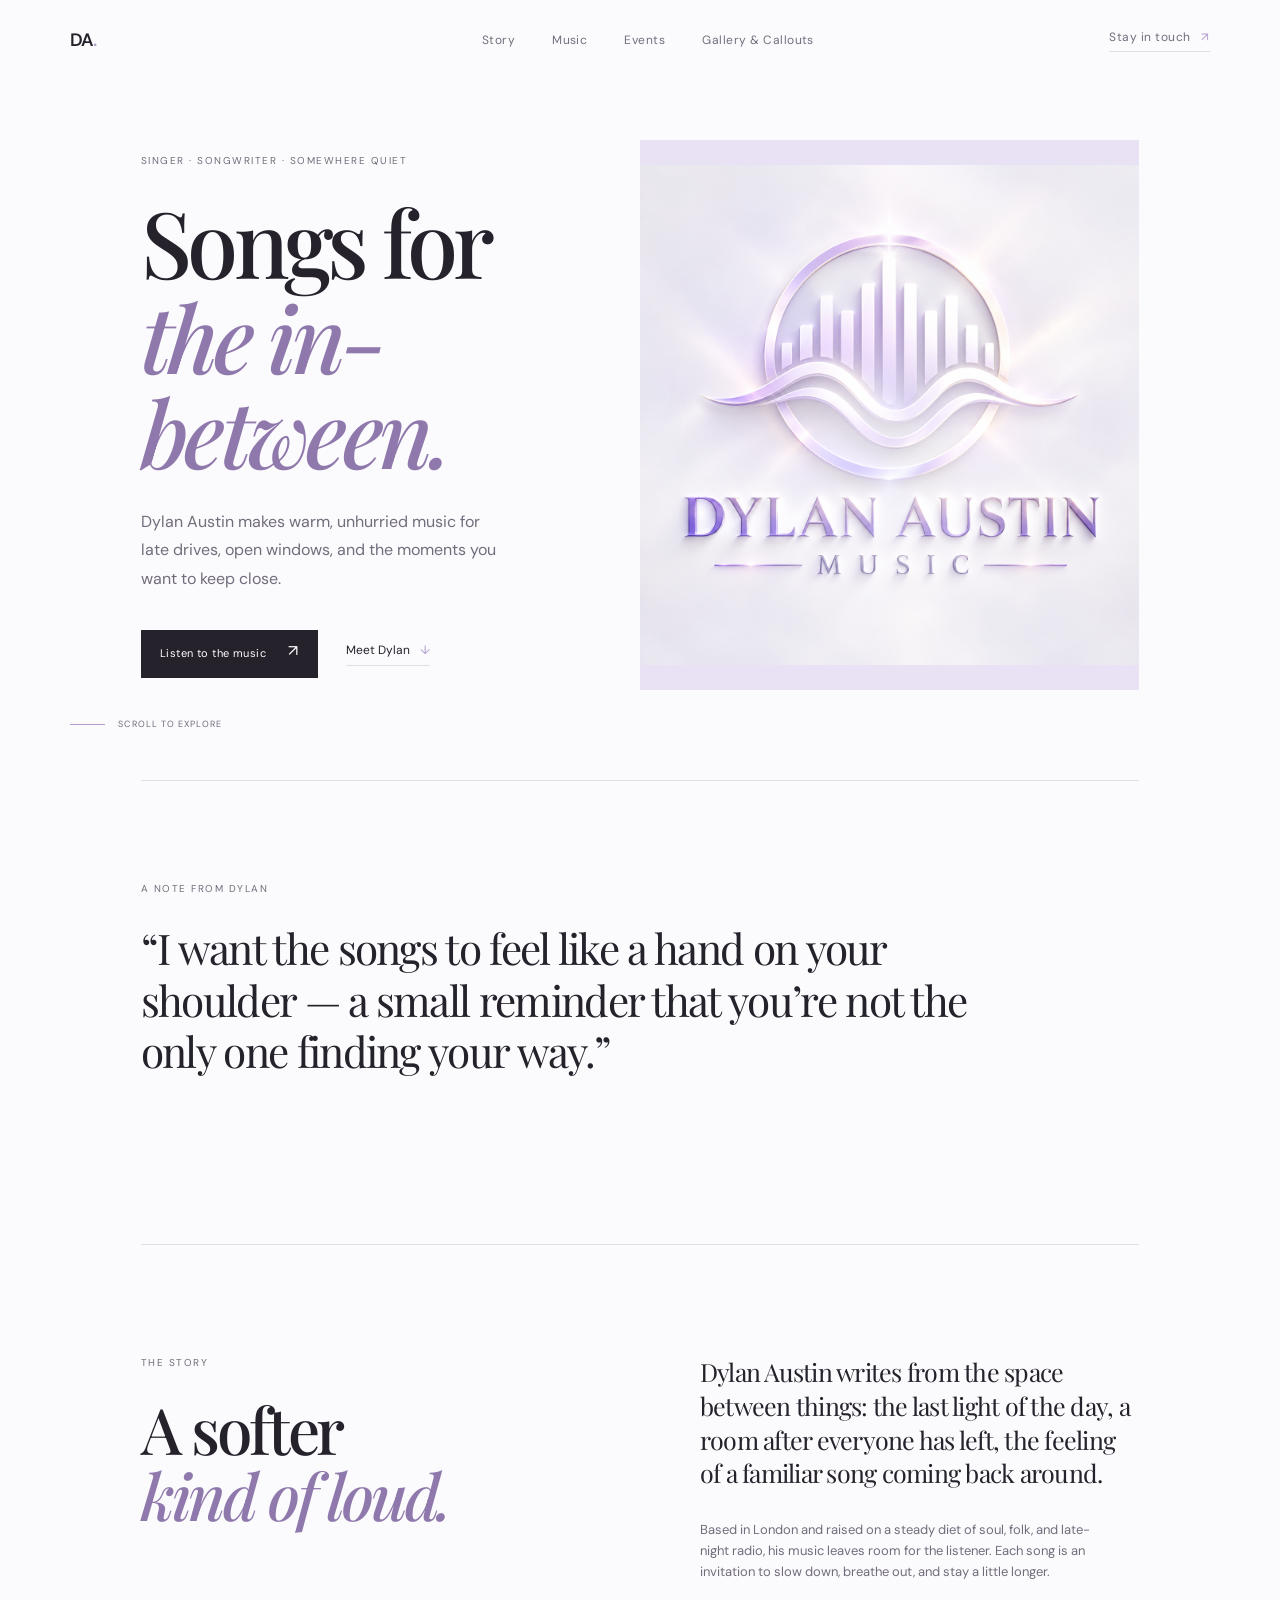
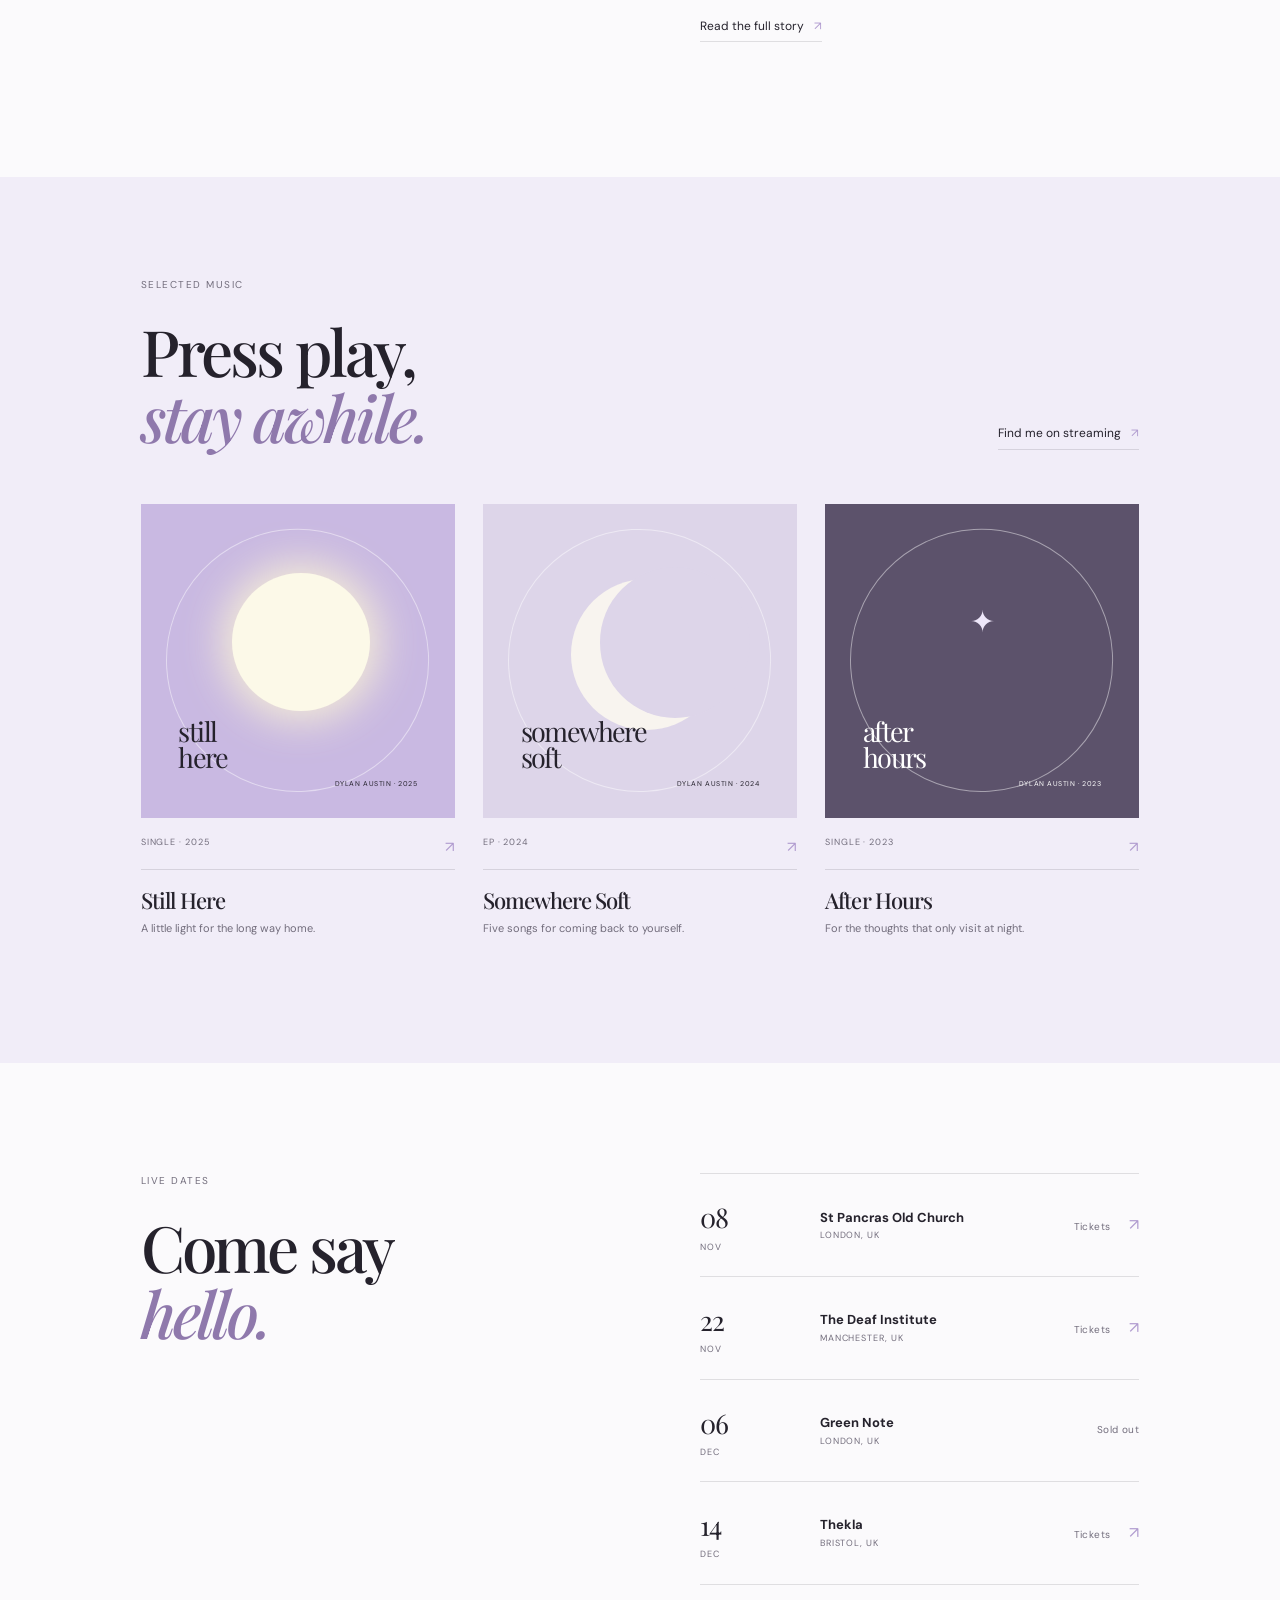
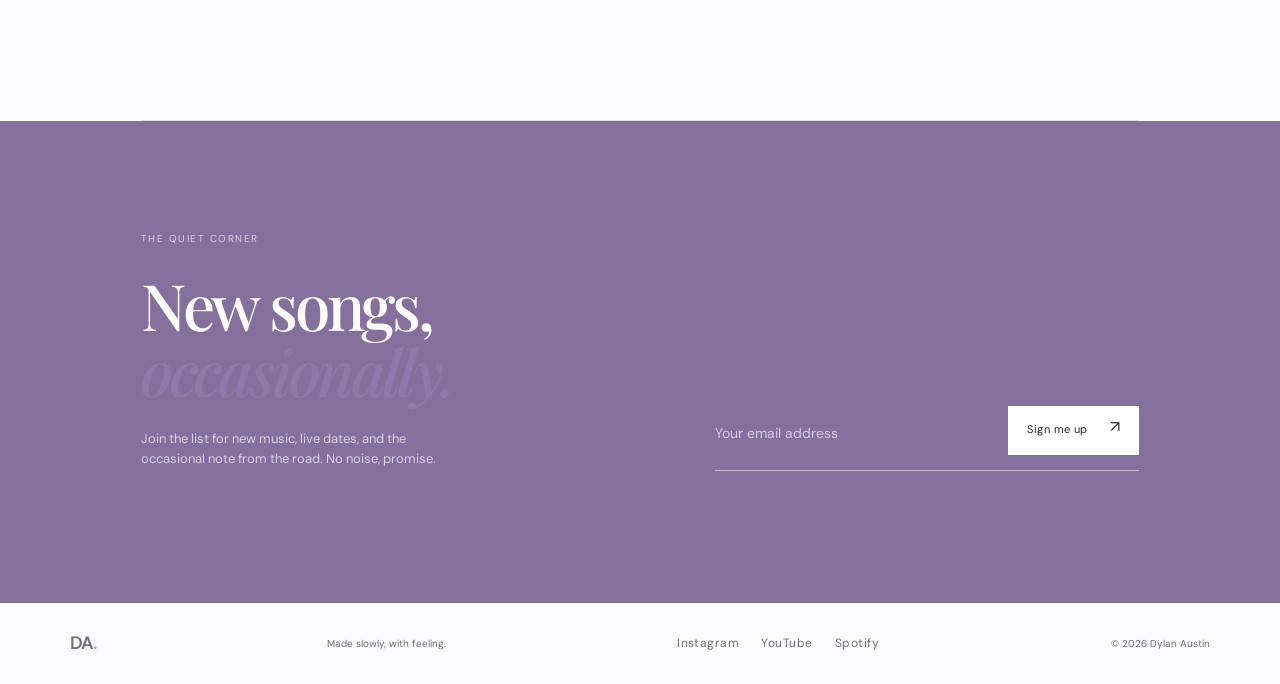
==== index.html @ 4849f0d1 "first prototype" ====
<!DOCTYPE html>
<html lang="en">
<head>
    <meta charset="UTF-8">
    <meta name="viewport" content="width=device-width, initial-scale=1.0">
    <meta name="description" content="Dylan Austin — a quiet place for music, live dates, and new releases.">
    <title>Dylan Austin — Musician</title>
    <link rel="preconnect" href="https://fonts.googleapis.com">
    <link rel="preconnect" href="https://fonts.gstatic.com" crossorigin>
    <link href="https://fonts.googleapis.com/css2?family=DM+Sans:wght@400;500;600&family=Playfair+Display:ital,wght@0,500;0,600;1,500&display=swap" rel="stylesheet">
    <link rel="stylesheet" href="assets/css/styles.css">
</head>
<body>
    <header class="site-header">
        <a class="wordmark" href="#" aria-label="Dylan Austin home">DA<span class="wordmark-dot">.</span></a>
        <nav class="main-nav" aria-label="Main navigation">
            <a href="#story">Story</a>
            <a href="#music">Music</a>
            <a href="#dates">Events</a>
            <a href="#">Gallery & Callouts</a>
        </nav>
        <a class="header-link" href="#contact">Stay in touch <span aria-hidden="true">↗</span></a>
        <button class="menu-toggle" type="button" aria-label="Open menu" aria-expanded="false">
            <span></span><span></span>
        </button>
    </header>

    <main>
        <section class="hero" aria-labelledby="hero-title">
            <div class="hero-content">
                <p class="eyebrow">Singer · songwriter · somewhere quiet</p>
                <h1 id="hero-title">Songs for<br><em>the in-between.</em></h1>
                <p class="hero-intro">Dylan Austin makes warm, unhurried music for late drives, open windows, and the moments you want to keep close.</p>
                <div class="hero-actions">
                    <a class="button button-dark" href="#music">Listen to the music <span aria-hidden="true">↗</span></a>
                    <a class="text-link" href="#story">Meet Dylan <span aria-hidden="true">↓</span></a>
                </div>
            </div>
            <div class="hero-art" aria-label="Abstract lavender artwork">
                <img src="assets/images/Dylan Austin Celestial Music Emblem.png" alt="Dylan Austin Celestial Music Emblem">
            </div>
            <div class="scroll-note"><span class="scroll-line"></span> Scroll to explore</div>
        </section>

        <section class="statement" aria-label="Introduction">
            <p class="section-label">A note from Dylan</p>
            <p class="statement-copy">“I want the songs to feel like a hand on your shoulder — a small reminder that you’re not the only one finding your way.”</p>
        </section>

        <section class="story section-grid" id="story">
            <div class="section-heading">
                <p class="section-label">The story</p>
                <h2>A softer<br><em>kind of loud.</em></h2>
            </div>
            <div class="story-copy">
                <p class="large-copy">Dylan Austin writes from the space between things: the last light of the day, a room after everyone has left, the feeling of a familiar song coming back around.</p>
                <p>Based in London and raised on a steady diet of soul, folk, and late-night radio, his music leaves room for the listener. Each song is an invitation to slow down, breathe out, and stay a little longer.</p>
                <a class="text-link" href="#contact">Read the full story <span aria-hidden="true">↗</span></a>
            </div>
        </section>

        <section class="music section-block" id="music">
            <div class="section-topline">
                <div>
                    <p class="section-label">Selected music</p>
                    <h2>Press play,<br><em>stay awhile.</em></h2>
                </div>
                <a class="text-link desktop-link" href="#contact">Find me on streaming <span aria-hidden="true">↗</span></a>
            </div>
            <div class="release-grid">
                <article class="release-card featured-release">
                    <div class="cover-art cover-art-main">
                        <span class="cover-sun"></span>
                        <span class="cover-title">still<br>here</span>
                        <span class="cover-credit">Dylan Austin · 2025</span>
                    </div>
                    <div class="release-meta"><span>Single · 2025</span><span class="release-arrow">↗</span></div>
                    <h3>Still Here</h3>
                    <p>A little light for the long way home.</p>
                </article>
                <article class="release-card">
                    <div class="cover-art cover-art-pale">
                        <span class="cover-moon"></span>
                        <span class="cover-title">somewhere<br>soft</span>
                        <span class="cover-credit">Dylan Austin · 2024</span>
                    </div>
                    <div class="release-meta"><span>EP · 2024</span><span class="release-arrow">↗</span></div>
                    <h3>Somewhere Soft</h3>
                    <p>Five songs for coming back to yourself.</p>
                </article>
                <article class="release-card">
                    <div class="cover-art cover-art-deep">
                        <span class="cover-star">✦</span>
                        <span class="cover-title">after<br>hours</span>
                        <span class="cover-credit">Dylan Austin · 2023</span>
                    </div>
                    <div class="release-meta"><span>Single · 2023</span><span class="release-arrow">↗</span></div>
                    <h3>After Hours</h3>
                    <p>For the thoughts that only visit at night.</p>
                </article>
            </div>
        </section>

        <section class="dates section-grid" id="dates">
            <div class="section-heading">
                <p class="section-label">Live dates</p>
                <h2>Come say<br><em>hello.</em></h2>
            </div>
            <div class="date-list">
                <a class="date-row" href="#contact"><span class="date-number">08 <small>Nov</small></span><span class="date-place"><strong>St Pancras Old Church</strong><small>London, UK</small></span><span class="date-type">Tickets <b>↗</b></span></a>
                <a class="date-row" href="#contact"><span class="date-number">22 <small>Nov</small></span><span class="date-place"><strong>The Deaf Institute</strong><small>Manchester, UK</small></span><span class="date-type">Tickets <b>↗</b></span></a>
                <a class="date-row" href="#contact"><span class="date-number">06 <small>Dec</small></span><span class="date-place"><strong>Green Note</strong><small>London, UK</small></span><span class="date-type">Sold out</span></a>
                <a class="date-row" href="#contact"><span class="date-number">14 <small>Dec</small></span><span class="date-place"><strong>Thekla</strong><small>Bristol, UK</small></span><span class="date-type">Tickets <b>↗</b></span></a>
            </div>
        </section>

        <section class="contact" id="contact">
            <div class="contact-copy">
                <p class="section-label">The quiet corner</p>
                <h2>New songs,<br><em>occasionally.</em></h2>
                <p>Join the list for new music, live dates, and the occasional note from the road. No noise, promise.</p>
            </div>
            <form class="signup-form">
                <label class="sr-only" for="email">Email address</label>
                <input id="email" type="email" placeholder="Your email address" required>
                <button class="button button-light" type="submit">Sign me up <span aria-hidden="true">↗</span></button>
                <p class="form-message" role="status" aria-live="polite"></p>
            </form>
        </section>
    </main>

    <footer class="site-footer">
        <a class="wordmark" href="#">DA<span class="wordmark-dot">.</span></a>
        <p>Made slowly, with feeling.</p>
        <div class="social-links"><a href="#contact">Instagram</a><a href="#contact">YouTube</a><a href="#contact">Spotify</a></div>
        <p class="copyright">© <span id="year"></span> Dylan Austin</p>
    </footer>
    <script src="assets/js/main.js"></script>
</body>
</html>
---- assets/css/styles.css ----
:root {
    --ink: #25222c;
    --muted: #726d7c;
    --lavender: #e9e2f5;
    --lavender-dark: #b09bcf;
    --lilac: #c9b8e4;
    --paper: #fbfafc;
    --white: #fff;
    --line: rgba(37, 34, 44, .13);
    --serif: "Playfair Display", Georgia, serif;
    --sans: "DM Sans", Arial, sans-serif;
}

* { box-sizing: border-box; }
html { scroll-behavior: smooth; }
body { margin: 0; background: var(--paper); color: var(--ink); font-family: var(--sans); font-size: 15px; line-height: 1.6; }
a { color: inherit; text-decoration: none; }
button, input { font: inherit; }
.site-header, .site-footer { align-items: center; display: flex; padding: 26px 5.5vw; }
.site-header { justify-content: space-between; position: absolute; top: 0; width: 100%; z-index: 2; }
.wordmark { font-size: 18px; font-weight: 600; letter-spacing: -.08em; }
.wordmark-dot { color: var(--lavender-dark); }
.main-nav { display: flex; gap: 37px; margin-left: 8%; }
.main-nav a, .header-link, .social-links a { color: var(--muted); font-size: 12px; letter-spacing: .04em; }
.main-nav a:hover, .header-link:hover, .social-links a:hover, .text-link:hover { color: var(--ink); }
.header-link { border-bottom: 1px solid var(--line); padding-bottom: 4px; }
.header-link span, .text-link span { color: var(--lavender-dark); margin-left: 7px; }
.menu-toggle { background: none; border: 0; display: none; padding: 8px 0 8px 8px; }
.menu-toggle span { background: var(--ink); display: block; height: 1px; margin: 5px 0; width: 24px; }
.hero { align-items: center; display: flex; min-height: 725px; overflow: hidden; padding: 140px 11vw 90px; position: relative; }
.hero-content { max-width: 510px; position: relative; z-index: 1; }
.eyebrow, .section-label { color: var(--muted); font-size: 10px; letter-spacing: .15em; margin: 0 0 25px; text-transform: uppercase; }
h1, h2, h3, p { margin-top: 0; }
h1, h2 { font-family: var(--serif); font-weight: 500; letter-spacing: -.05em; line-height: 1.03; }
h1 { font-size: clamp(58px, 7.2vw, 106px); margin: 0 0 29px; }
h1 em, h2 em { color: #8f79ac; font-weight: 500; }
.hero-intro { color: var(--muted); font-size: 16px; line-height: 1.8; max-width: 360px; }
.hero-actions { align-items: center; display: flex; gap: 28px; margin-top: 36px; }
.button { border: 1px solid transparent; display: inline-flex; font-size: 11px; letter-spacing: .04em; padding: 14px 18px; transition: transform .2s, background .2s; }
.button:hover { transform: translateY(-2px); }
.button span { font-size: 16px; line-height: 11px; margin-left: 22px; }
.button-dark { background: var(--ink); color: white; }
.button-dark:hover { background: #494153; }
.text-link { border-bottom: 1px solid var(--line); color: var(--ink); display: inline-block; font-size: 12px; padding-bottom: 5px; }
.hero-art { background: var(--lavender); height: min(43vw, 570px); margin-left: auto; overflow: hidden; position: relative; width: min(43vw, 570px); }
.hero-art img { display: block; height: 100%; max-width: 100%; object-fit: contain; width: 100%; }
.hero-art::after { background: radial-gradient(circle, rgba(255,255,255,.72), transparent 60%); content: ""; inset: 0; position: absolute; }
.art-orbit { border: 1px solid rgba(117, 91, 155, .32); border-radius: 50%; height: 80%; left: 10%; position: absolute; top: 10%; transform: rotate(35deg); width: 80%; z-index: 1; }
.orbit-two { border-color: rgba(117, 91, 155, .2); height: 115%; left: -8%; top: -8%; transform: rotate(-42deg); width: 115%; }
.art-glow { background: #fffdf7; border-radius: 50%; box-shadow: 0 0 90px 35px rgba(255,255,255,.8); height: 40%; left: 31%; position: absolute; top: 26%; width: 40%; z-index: 1; }
.art-caption { bottom: 16%; display: flex; font-size: 9px; justify-content: space-between; left: 13%; letter-spacing: .1em; line-height: 1.6; position: absolute; right: 13%; text-transform: uppercase; z-index: 2; }
.art-caption span:first-child { color: var(--muted); }
.art-caption strong { font-weight: 500; letter-spacing: .03em; }
.scroll-note { align-items: center; bottom: 49px; color: var(--muted); display: flex; font-size: 9px; gap: 13px; left: 5.5vw; letter-spacing: .12em; position: absolute; text-transform: uppercase; }
.scroll-line { background: var(--lavender-dark); display: inline-block; height: 1px; width: 35px; }
.statement { border-top: 1px solid var(--line); margin: 0 11vw; padding: 100px 0 125px; }
.statement-copy { font-family: var(--serif); font-size: clamp(29px, 3.3vw, 46px); letter-spacing: -.04em; line-height: 1.22; max-width: 870px; }
.section-grid { display: grid; gap: 12%; grid-template-columns: 1fr 1fr; margin: 0 11vw; padding: 110px 0 135px; }
.section-grid .section-heading h2, .section-topline h2, .contact h2 { font-size: clamp(43px, 5vw, 69px); margin: 0; }
.story { border-top: 1px solid var(--line); }
.story-copy { align-self: end; max-width: 450px; }
.large-copy { font-family: var(--serif); font-size: 25px; letter-spacing: -.03em; line-height: 1.35; }
.story-copy > p:not(.large-copy) { color: var(--muted); font-size: 13px; margin: 30px 0; max-width: 390px; }
.music { background: #f1edf8; padding: 100px 11vw 126px; }
.section-topline { align-items: end; display: flex; justify-content: space-between; margin-bottom: 54px; }
.release-grid { display: grid; gap: 28px; grid-template-columns: repeat(3, 1fr); }
.cover-art { aspect-ratio: 1; overflow: hidden; position: relative; }
.cover-art-main { background: #c9b9e2; }
.cover-art-pale { background: #ddd5e9; }
.cover-art-deep { background: #5c526b; color: white; }
.cover-sun { background: #fcf9e8; border-radius: 50%; box-shadow: 0 0 40px 10px rgba(255,249,211,.8); height: 44%; left: 29%; position: absolute; top: 22%; width: 44%; }
.cover-art::after { border: 1px solid rgba(255,255,255,.46); border-radius: 50%; content: ""; height: 83%; left: 8%; position: absolute; top: 8%; transform: rotate(-25deg); width: 83%; }
.cover-moon { background: #f8f4ef; border-radius: 50%; height: 48%; left: 28%; position: absolute; top: 24%; width: 48%; }
.cover-moon::after { background: #ddd5e9; border-radius: 50%; content: ""; height: 100%; left: 19%; position: absolute; top: -8%; width: 100%; }
.cover-star { color: #eee7fa; font-size: 30px; left: 46%; position: absolute; top: 30%; }
.cover-title { bottom: 15%; font-family: var(--serif); font-size: 27px; left: 12%; letter-spacing: -.06em; line-height: .95; position: absolute; z-index: 1; }
.cover-credit { bottom: 9%; font-size: 7px; letter-spacing: .08em; position: absolute; right: 12%; text-transform: uppercase; z-index: 1; }
.release-meta { border-bottom: 1px solid var(--line); color: var(--muted); display: flex; font-size: 9px; justify-content: space-between; letter-spacing: .1em; margin-top: 17px; padding-bottom: 10px; text-transform: uppercase; }
.release-arrow { color: var(--lavender-dark); font-size: 15px; }
.release-card h3 { font-family: var(--serif); font-size: 22px; font-weight: 500; letter-spacing: -.04em; margin: 13px 0 2px; }
.release-card p { color: var(--muted); font-size: 11px; margin: 0; }
.dates { border-bottom: 1px solid var(--line); }
.date-list { border-top: 1px solid var(--line); }
.date-row { align-items: center; border-bottom: 1px solid var(--line); display: grid; gap: 20px; grid-template-columns: 100px 1fr auto; padding: 22px 0; }
.date-number { font-family: var(--serif); font-size: 27px; letter-spacing: -.05em; }
.date-number small, .date-place small { color: var(--muted); display: block; font-family: var(--sans); font-size: 9px; letter-spacing: .1em; text-transform: uppercase; }
.date-place { font-size: 13px; }
.date-type { color: var(--muted); font-size: 10px; letter-spacing: .04em; }
.date-type b { color: var(--lavender-dark); font-size: 16px; font-weight: 400; margin-left: 15px; }
.date-row:hover .date-place strong { color: #8f79ac; }
.contact { align-items: end; background: #85709d; color: white; display: grid; gap: 15%; grid-template-columns: 1fr 1fr; padding: 110px 11vw 120px; }
.contact .section-label, .contact-copy > p:last-child { color: rgba(255,255,255,.68); }
.contact h2 { margin-bottom: 25px; }
.contact-copy > p:last-child { font-size: 13px; max-width: 320px; }
.signup-form { border-bottom: 1px solid rgba(255,255,255,.55); display: flex; flex-wrap: wrap; margin-bottom: 12px; }
.signup-form input { background: transparent; border: 0; color: white; flex: 1; font-size: 14px; min-width: 150px; outline: none; padding: 16px 0; }
.signup-form input::placeholder { color: rgba(255,255,255,.65); }
.button-light { background: white; color: var(--ink); cursor: pointer; margin-bottom: 5px; }
.form-message { color: rgba(255,255,255,.8); font-size: 11px; margin: 10px 0 0; width: 100%; }
.site-footer { color: var(--muted); font-size: 10px; justify-content: space-between; }
.site-footer p { margin: 0; }
.social-links { display: flex; gap: 22px; }
.sr-only { clip: rect(0, 0, 0, 0); clip-path: inset(50%); height: 1px; overflow: hidden; position: absolute; white-space: nowrap; width: 1px; }

@media (max-width: 700px) {
    .site-header { padding: 22px 6vw; }
    .main-nav, .header-link { display: none; }
    .menu-toggle { display: block; }
    .main-nav.is-open { background: var(--paper); display: flex; flex-direction: column; gap: 20px; left: 0; padding: 85px 6vw 28px; position: absolute; top: 0; width: 100%; z-index: -1; }
    .hero { align-items: flex-start; display: block; min-height: auto; padding: 138px 9vw 65px; }
    .hero-art { height: 80vw; margin: 70px auto 0; width: 80vw; }
    .scroll-note { display: none; }
    .statement { margin: 0 9vw; padding: 70px 0 85px; }
    .section-grid { display: block; margin: 0 9vw; padding: 75px 0 85px; }
    .story-copy { margin-top: 48px; }
    .music { padding: 75px 9vw 85px; }
    .section-topline { display: block; }
    .desktop-link { margin-top: 28px; }
    .release-grid { gap: 45px; grid-template-columns: 1fr; }
    .release-card { max-width: 400px; }
    .date-row { gap: 10px; grid-template-columns: 58px 1fr auto; }
    .date-type { font-size: 0; }
    .date-type b { font-size: 16px; margin-left: 0; }
    .contact { display: block; padding: 75px 9vw 85px; }
    .signup-form { margin-top: 55px; }
    .site-footer { align-items: flex-start; flex-wrap: wrap; gap: 20px; padding: 25px 6vw; }
    .site-footer > p:first-of-type { display: none; }
    .copyright { width: 100%; }
}
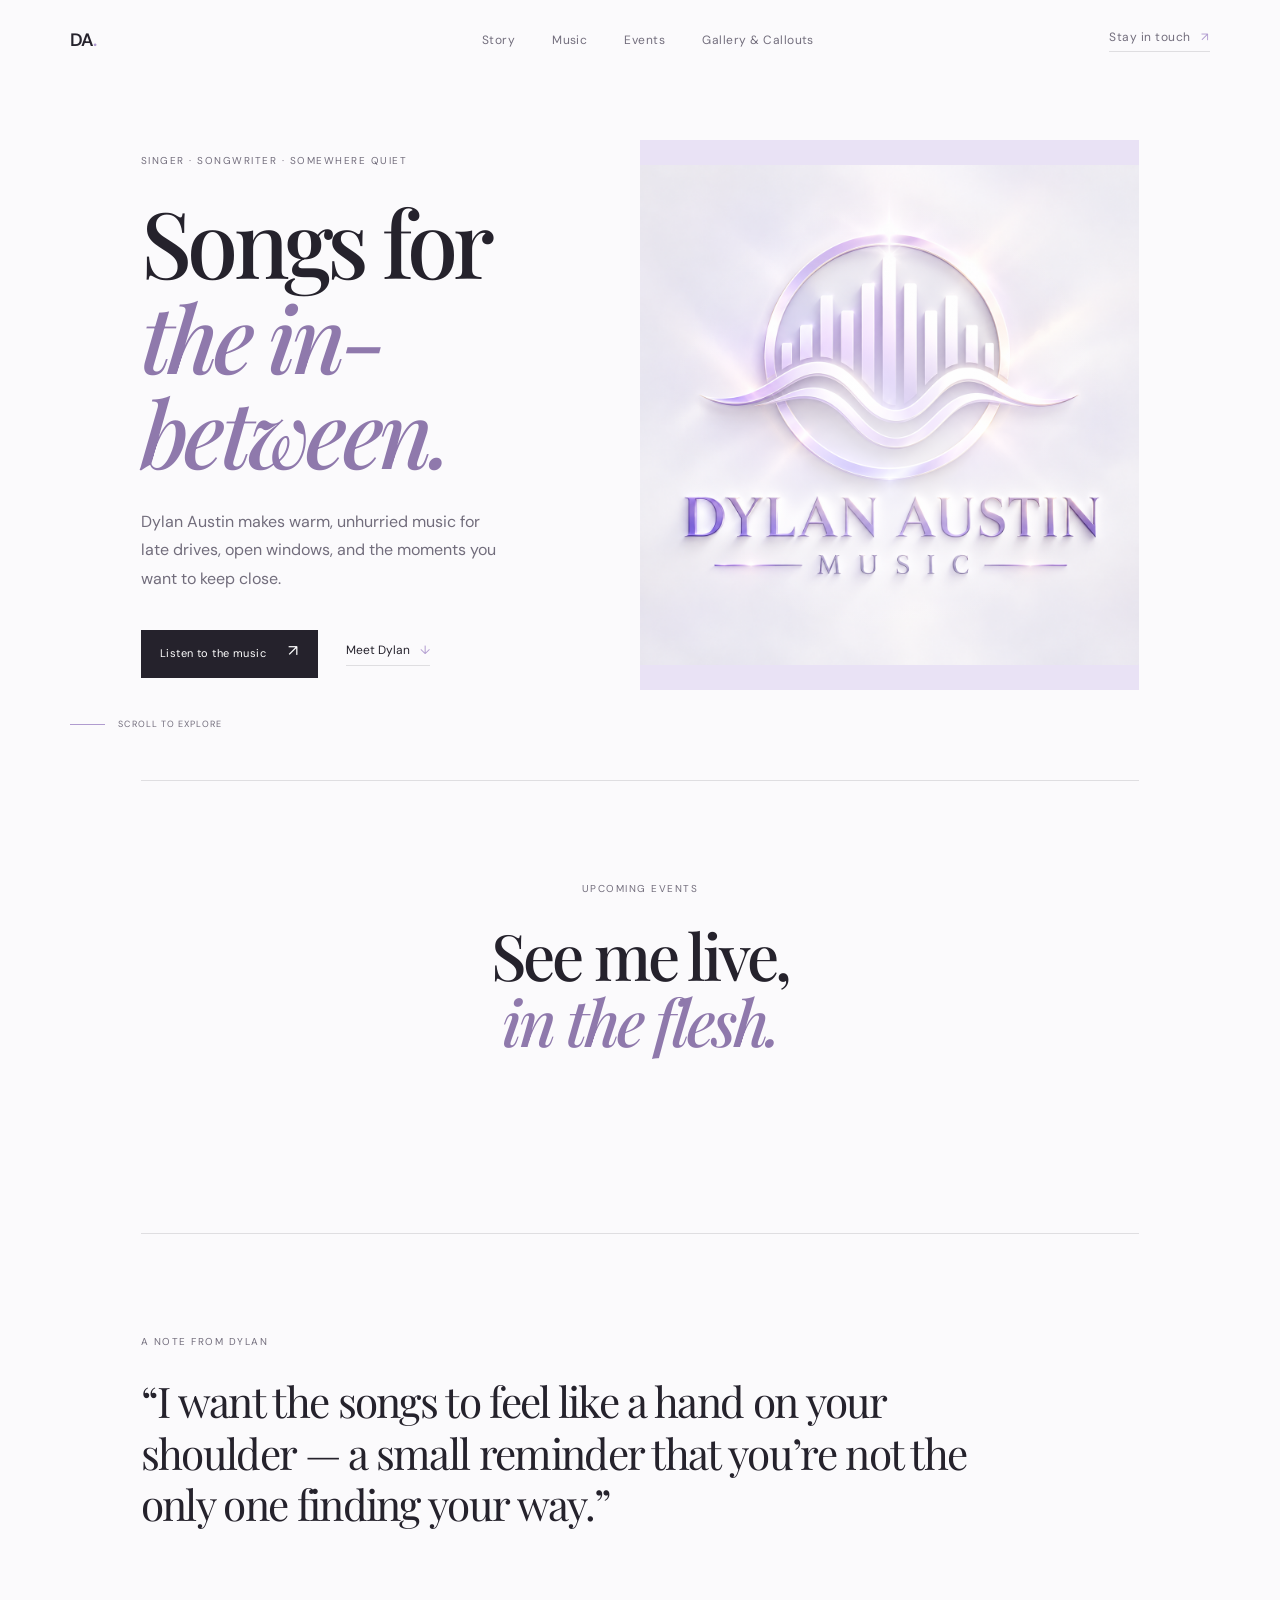
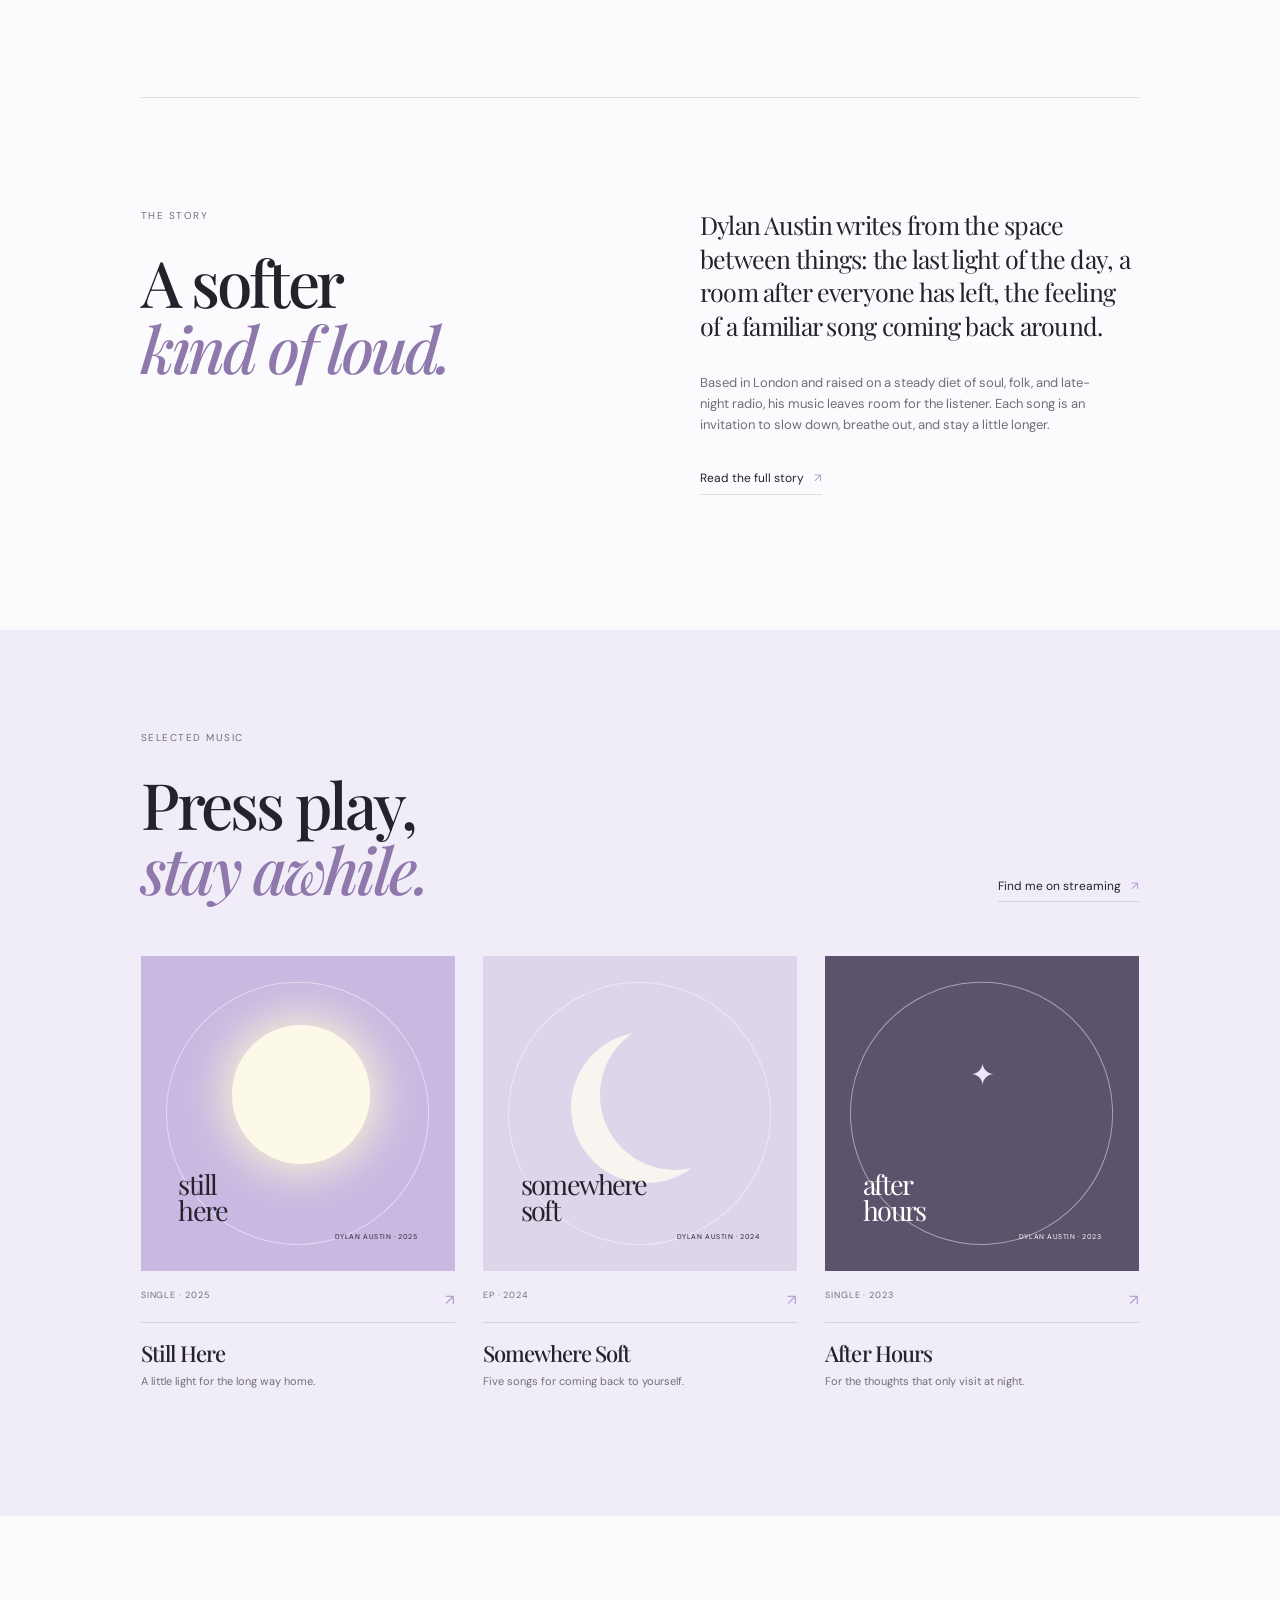
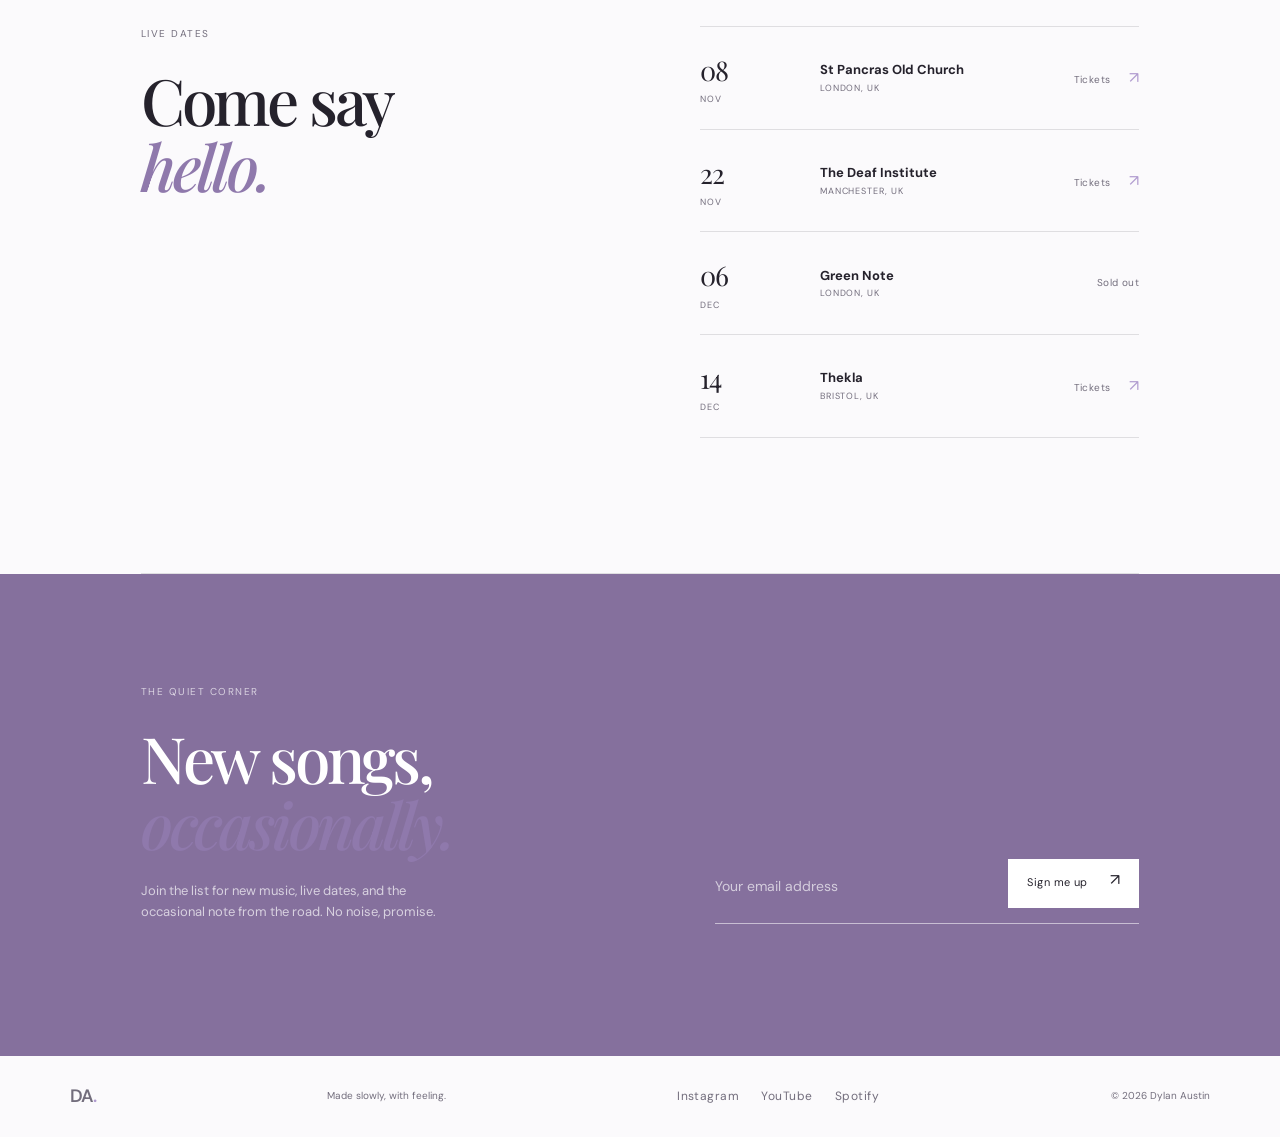
==== commit c44d923e: "add events and styling" ====
--- a/index.html
+++ b/index.html
@@ -40,6 +40,18 @@
                 <img src="assets/images/Dylan Austin Celestial Music Emblem.png" alt="Dylan Austin Celestial Music Emblem">
             </div>
             <div class="scroll-note"><span class="scroll-line"></span> Scroll to explore</div>
+        </section>
+
+        <section class="events" id="events" aria-labelledby="events-title">
+            <div class="section-topline">
+                <div>
+                    <p class="section-label">Upcoming events</p>
+                    <h2 id="events-title">See me live,<br><em>in the flesh.</em></h2>
+                </div>
+            </div>
+            <div id="events-container" class="events-grid">
+                <!-- Events will be rendered here -->
+            </div>
         </section>
 
         <section class="statement" aria-label="Introduction">
@@ -135,6 +147,8 @@
         <div class="social-links"><a href="#contact">Instagram</a><a href="#contact">YouTube</a><a href="#contact">Spotify</a></div>
         <p class="copyright">© <span id="year"></span> Dylan Austin</p>
     </footer>
+
+    <script src="assets/js/events.js"></script>
     <script src="assets/js/main.js"></script>
 </body>
 </html>
--- a/assets/css/styles.css
+++ b/assets/css/styles.css
@@ -101,7 +101,14 @@
 .site-footer p { margin: 0; }
 .social-links { display: flex; gap: 22px; }
 .sr-only { clip: rect(0, 0, 0, 0); clip-path: inset(50%); height: 1px; overflow: hidden; position: absolute; white-space: nowrap; width: 1px; }
-
+.events { border-top: 1px solid var(--line); margin: 0 11vw; padding: 100px 0 125px; }
+.events .section-topline { display: block; margin-bottom: 54px; text-align: center; }
+.events-grid { display: grid; gap: 24px; grid-template-columns: repeat(3, minmax(0, 1fr)); }
+.event { border: 1px solid var(--line); display: flex; flex-direction: column; min-width: 0; padding: 28px; }
+.event h3 { font-family: var(--serif); font-size: 25px; font-weight: 500; letter-spacing: -.04em; line-height: 1.15; margin: 0 0 14px; }
+.event p { color: var(--muted); font-size: 12px; margin: 0 0 8px; }
+.event a { border-bottom: 1px solid var(--line); font-size: 11px; letter-spacing: .04em; margin-top: auto; padding-top: 22px; width: fit-content; }
+.event a:hover { color: #8f79ac; }
 @media (max-width: 700px) {
     .site-header { padding: 22px 6vw; }
     .main-nav, .header-link { display: none; }
@@ -115,6 +122,10 @@
     .story-copy { margin-top: 48px; }
     .music { padding: 75px 9vw 85px; }
     .section-topline { display: block; }
+    .events { margin: 0 9vw; padding: 75px 0 85px; }
+    .events .section-topline { margin-bottom: 38px; }
+    .events-grid { gap: 16px; grid-template-columns: 1fr; }
+    .event { padding: 24px; }
     .desktop-link { margin-top: 28px; }
     .release-grid { gap: 45px; grid-template-columns: 1fr; }
     .release-card { max-width: 400px; }
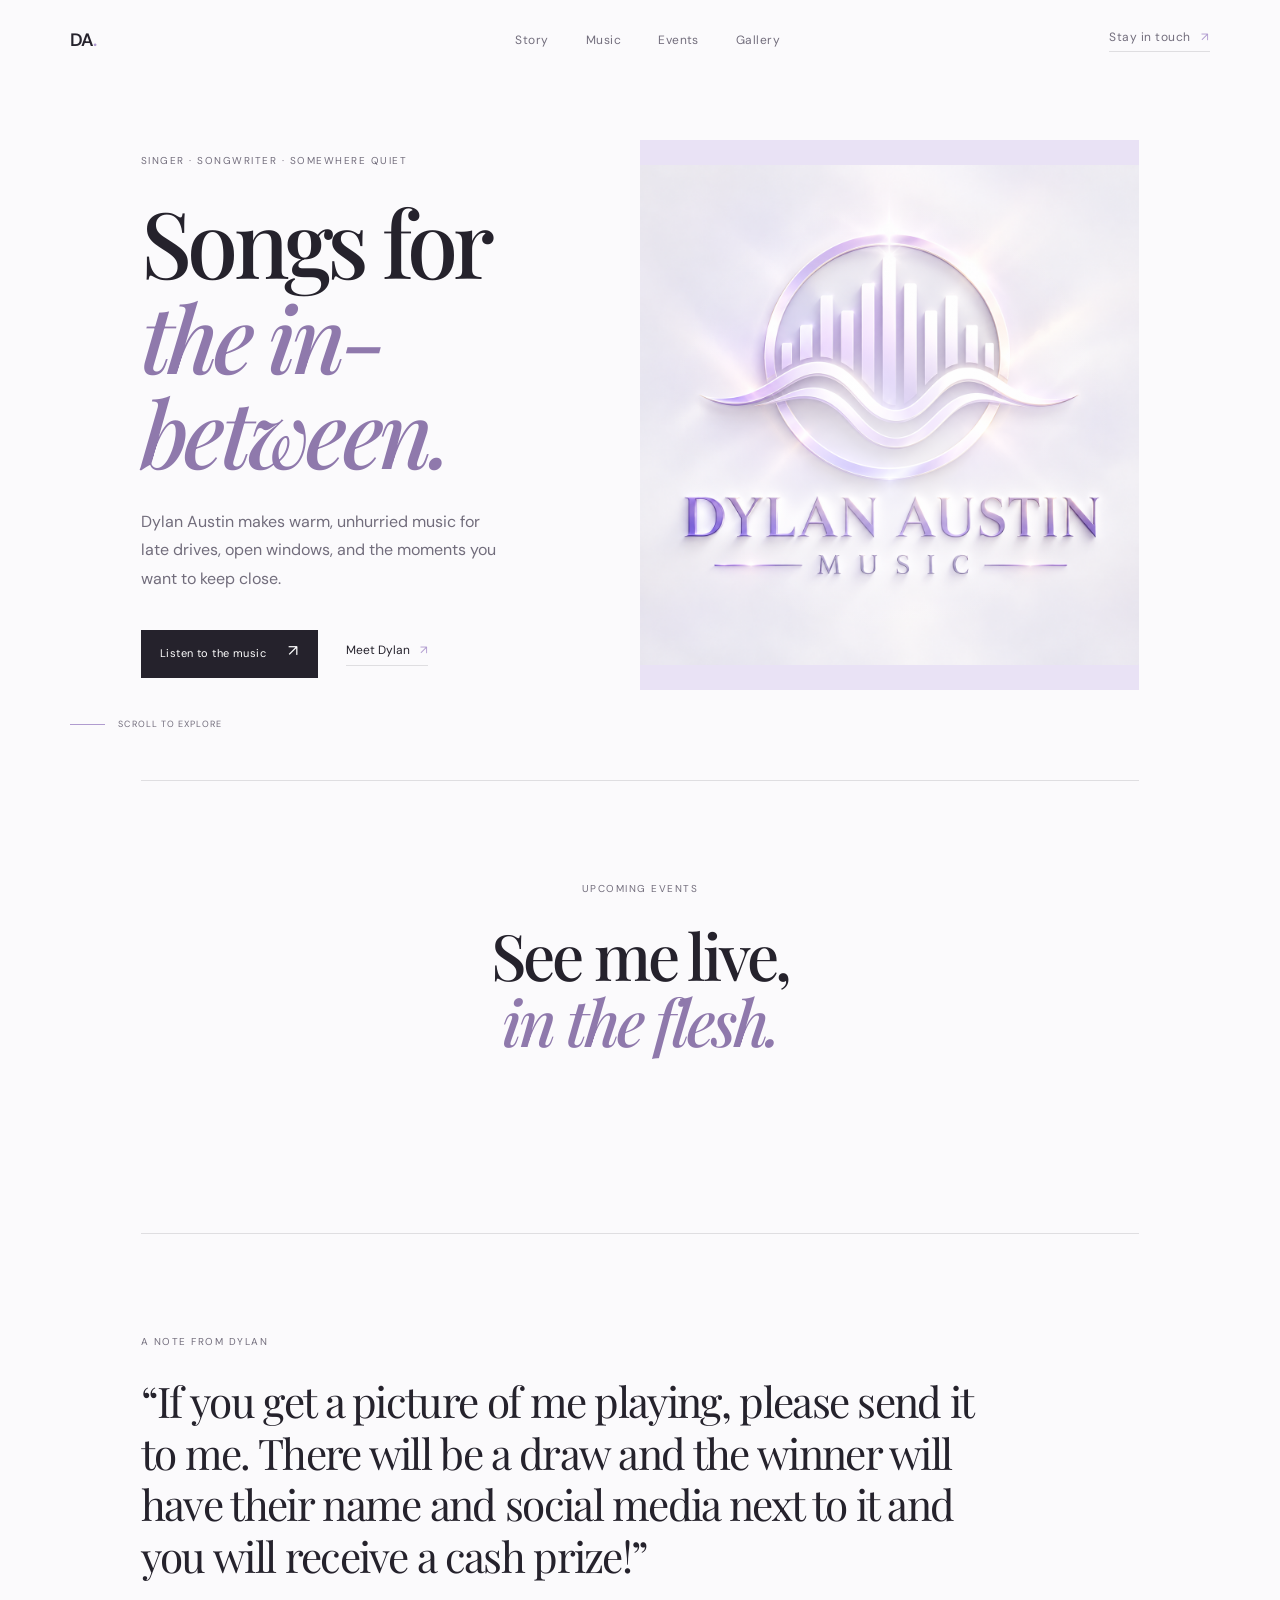
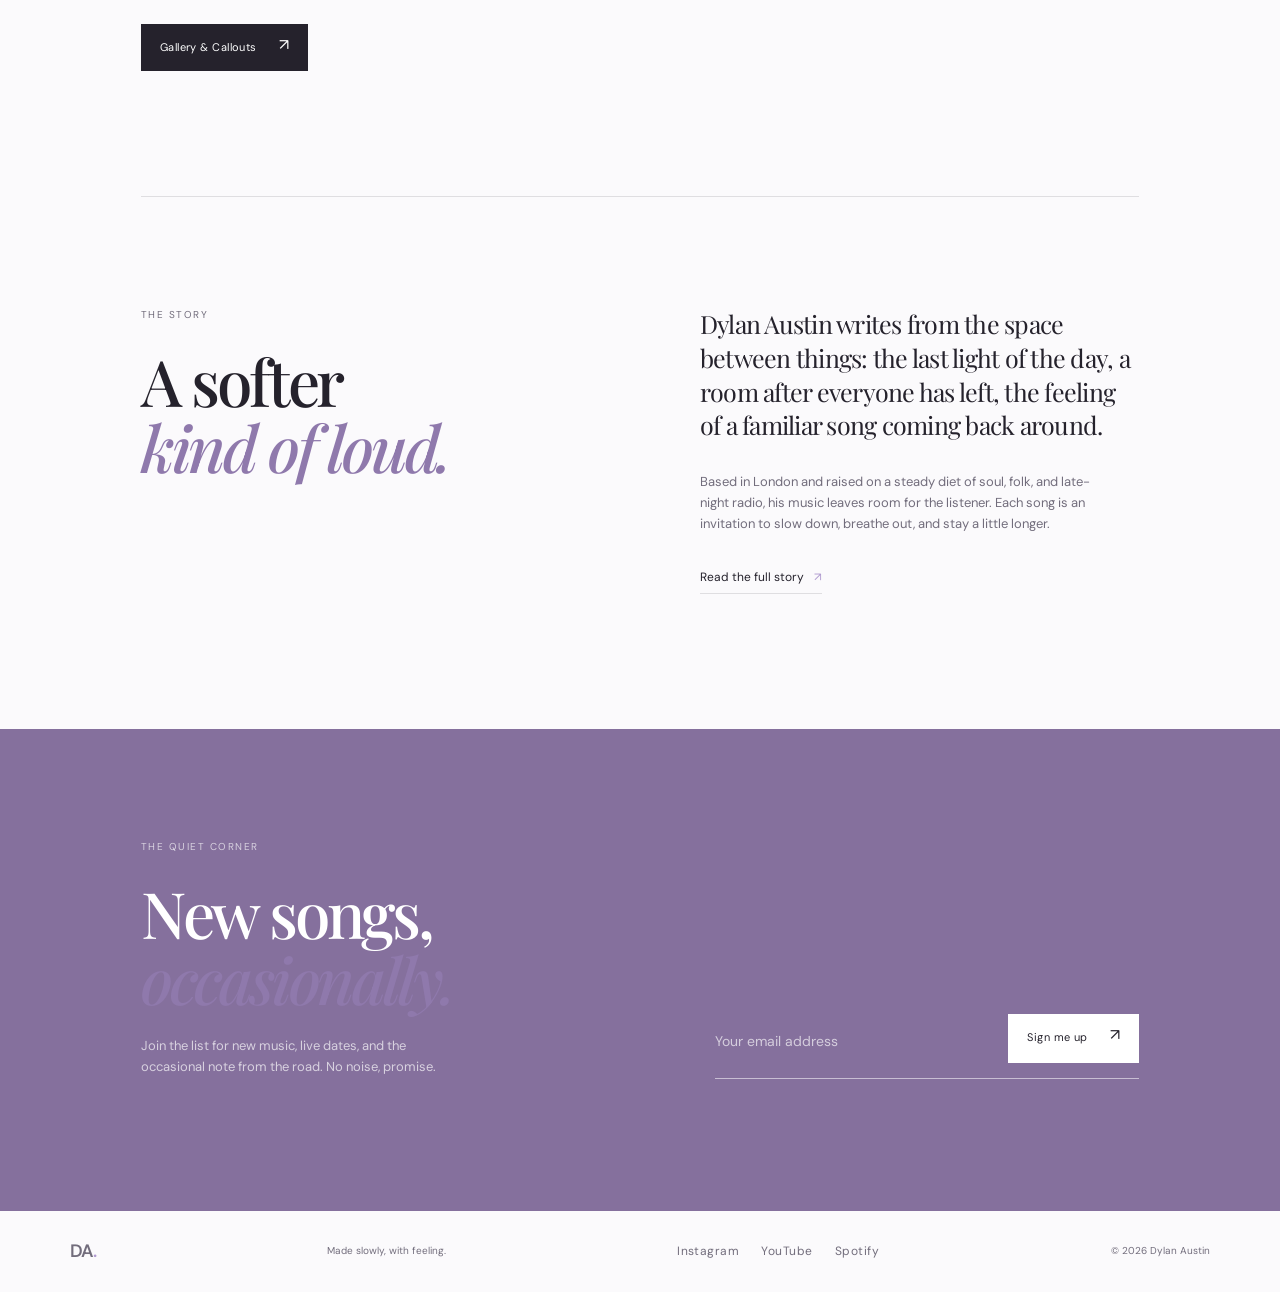
==== commit 470a30cf: "AI made new pages and I have updated links and home page" ====
--- a/index.html
+++ b/index.html
@@ -14,10 +14,10 @@
     <header class="site-header">
         <a class="wordmark" href="#" aria-label="Dylan Austin home">DA<span class="wordmark-dot">.</span></a>
         <nav class="main-nav" aria-label="Main navigation">
-            <a href="#story">Story</a>
-            <a href="#music">Music</a>
-            <a href="#dates">Events</a>
-            <a href="#">Gallery & Callouts</a>
+            <a href="pages/story.html">Story</a>
+            <a href="pages/music.html">Music</a>
+            <a href="#events">Events</a>
+            <a href="pages/gallery.html">Gallery</a>
         </nav>
         <a class="header-link" href="#contact">Stay in touch <span aria-hidden="true">↗</span></a>
         <button class="menu-toggle" type="button" aria-label="Open menu" aria-expanded="false">
@@ -32,8 +32,8 @@
                 <h1 id="hero-title">Songs for<br><em>the in-between.</em></h1>
                 <p class="hero-intro">Dylan Austin makes warm, unhurried music for late drives, open windows, and the moments you want to keep close.</p>
                 <div class="hero-actions">
-                    <a class="button button-dark" href="#music">Listen to the music <span aria-hidden="true">↗</span></a>
-                    <a class="text-link" href="#story">Meet Dylan <span aria-hidden="true">↓</span></a>
+                    <a class="button button-dark" href="pages/music.html">Listen to the music <span aria-hidden="true">↗</span></a>
+                    <a class="text-link" href="pages/story.html">Meet Dylan <span aria-hidden="true">↗</span></a>
                 </div>
             </div>
             <div class="hero-art" aria-label="Abstract lavender artwork">
@@ -56,7 +56,8 @@
 
         <section class="statement" aria-label="Introduction">
             <p class="section-label">A note from Dylan</p>
-            <p class="statement-copy">“I want the songs to feel like a hand on your shoulder — a small reminder that you’re not the only one finding your way.”</p>
+            <p class="statement-copy">“If you get a picture of me playing, please send it to me. There will be a draw and the winner will have their name and social media next to it and you will receive a cash prize!”</p>
+            <a class="button button-dark" href="pages/gallery.html">Gallery & Callouts <span aria-hidden="true">↗</span></a>
         </section>
 
         <section class="story section-grid" id="story">
@@ -67,62 +68,7 @@
             <div class="story-copy">
                 <p class="large-copy">Dylan Austin writes from the space between things: the last light of the day, a room after everyone has left, the feeling of a familiar song coming back around.</p>
                 <p>Based in London and raised on a steady diet of soul, folk, and late-night radio, his music leaves room for the listener. Each song is an invitation to slow down, breathe out, and stay a little longer.</p>
-                <a class="text-link" href="#contact">Read the full story <span aria-hidden="true">↗</span></a>
-            </div>
-        </section>
-
-        <section class="music section-block" id="music">
-            <div class="section-topline">
-                <div>
-                    <p class="section-label">Selected music</p>
-                    <h2>Press play,<br><em>stay awhile.</em></h2>
-                </div>
-                <a class="text-link desktop-link" href="#contact">Find me on streaming <span aria-hidden="true">↗</span></a>
-            </div>
-            <div class="release-grid">
-                <article class="release-card featured-release">
-                    <div class="cover-art cover-art-main">
-                        <span class="cover-sun"></span>
-                        <span class="cover-title">still<br>here</span>
-                        <span class="cover-credit">Dylan Austin · 2025</span>
-                    </div>
-                    <div class="release-meta"><span>Single · 2025</span><span class="release-arrow">↗</span></div>
-                    <h3>Still Here</h3>
-                    <p>A little light for the long way home.</p>
-                </article>
-                <article class="release-card">
-                    <div class="cover-art cover-art-pale">
-                        <span class="cover-moon"></span>
-                        <span class="cover-title">somewhere<br>soft</span>
-                        <span class="cover-credit">Dylan Austin · 2024</span>
-                    </div>
-                    <div class="release-meta"><span>EP · 2024</span><span class="release-arrow">↗</span></div>
-                    <h3>Somewhere Soft</h3>
-                    <p>Five songs for coming back to yourself.</p>
-                </article>
-                <article class="release-card">
-                    <div class="cover-art cover-art-deep">
-                        <span class="cover-star">✦</span>
-                        <span class="cover-title">after<br>hours</span>
-                        <span class="cover-credit">Dylan Austin · 2023</span>
-                    </div>
-                    <div class="release-meta"><span>Single · 2023</span><span class="release-arrow">↗</span></div>
-                    <h3>After Hours</h3>
-                    <p>For the thoughts that only visit at night.</p>
-                </article>
-            </div>
-        </section>
-
-        <section class="dates section-grid" id="dates">
-            <div class="section-heading">
-                <p class="section-label">Live dates</p>
-                <h2>Come say<br><em>hello.</em></h2>
-            </div>
-            <div class="date-list">
-                <a class="date-row" href="#contact"><span class="date-number">08 <small>Nov</small></span><span class="date-place"><strong>St Pancras Old Church</strong><small>London, UK</small></span><span class="date-type">Tickets <b>↗</b></span></a>
-                <a class="date-row" href="#contact"><span class="date-number">22 <small>Nov</small></span><span class="date-place"><strong>The Deaf Institute</strong><small>Manchester, UK</small></span><span class="date-type">Tickets <b>↗</b></span></a>
-                <a class="date-row" href="#contact"><span class="date-number">06 <small>Dec</small></span><span class="date-place"><strong>Green Note</strong><small>London, UK</small></span><span class="date-type">Sold out</span></a>
-                <a class="date-row" href="#contact"><span class="date-number">14 <small>Dec</small></span><span class="date-place"><strong>Thekla</strong><small>Bristol, UK</small></span><span class="date-type">Tickets <b>↗</b></span></a>
+                <a class="text-link" href="pages/story.html">Read the full story <span aria-hidden="true">↗</span></a>
             </div>
         </section>
 
--- a/assets/css/styles.css
+++ b/assets/css/styles.css
@@ -109,6 +109,41 @@
 .event p { color: var(--muted); font-size: 12px; margin: 0 0 8px; }
 .event a { border-bottom: 1px solid var(--line); font-size: 11px; letter-spacing: .04em; margin-top: auto; padding-top: 22px; width: fit-content; }
 .event a:hover { color: #8f79ac; }
+
+/* Interior pages */
+.page-header { background: var(--lavender); padding: 170px 11vw 90px; }
+.page-header-inner { max-width: 760px; }
+.page-header h1 { font-size: clamp(54px, 7vw, 96px); margin-bottom: 0; }
+.page-main { padding: 0 11vw; }
+.page-section { border-top: 1px solid var(--line); padding: 92px 0 120px; }
+.page-section-heading { align-items: end; display: flex; justify-content: space-between; margin-bottom: 48px; }
+.page-section-heading h2 { font-size: clamp(40px, 4.5vw, 62px); margin: 0; }
+
+.gallery-grid { display: grid; gap: 18px; grid-template-columns: repeat(12, minmax(0, 1fr)); }
+.gallery-item { background: var(--lavender); min-height: 230px; overflow: hidden; position: relative; }
+.gallery-item:nth-child(1), .gallery-item:nth-child(4) { grid-column: span 6; min-height: 390px; }
+.gallery-item:nth-child(2), .gallery-item:nth-child(3), .gallery-item:nth-child(5), .gallery-item:nth-child(6) { grid-column: span 3; }
+.gallery-item img { display: block; height: 100%; object-fit: cover; transition: transform .35s ease; width: 100%; }
+.gallery-item:hover img { transform: scale(1.03); }
+
+.setlist-sections { display: grid; gap: 70px; }
+.setlist-section { border-top: 1px solid var(--line); padding-top: 24px; }
+.setlist-section:first-child { border-top: 0; padding-top: 0; }
+.setlist-section h3 { font-family: var(--serif); font-size: 28px; font-weight: 500; letter-spacing: -.04em; margin: 0 0 20px; }
+.setlist { border-top: 1px solid var(--line); }
+.setlist-item { align-items: center; border-bottom: 1px solid var(--line); display: grid; gap: 20px; grid-template-columns: 50px 1fr auto; min-height: 68px; padding: 12px 0; }
+.setlist-number { color: var(--lavender-dark); font-size: 11px; letter-spacing: .1em; }
+.setlist-title { font-family: var(--serif); font-size: 21px; }
+.setlist-meta { color: var(--muted); font-size: 10px; letter-spacing: .08em; text-transform: uppercase; }
+
+.about-layout { display: grid; gap: 12%; grid-template-columns: 1fr 1fr; }
+.about-lead { background: linear-gradient(135deg, rgba(233,226,245,.85), transparent 65%); min-height: 300px; }
+.about-copy { border-left: 1px solid var(--line); color: var(--muted); max-width: 430px; min-height: 240px; padding-left: 12%; }
+.about-copy p { margin: 0 0 24px; }
+.about-details { border-top: 1px solid var(--line); display: grid; gap: 30px; grid-template-columns: repeat(3, 1fr); margin-top: 90px; padding-top: 24px; }
+.about-detail { min-height: 100px; }
+.about-detail-label { color: var(--muted); font-size: 10px; letter-spacing: .12em; text-transform: uppercase; }
+
 @media (max-width: 700px) {
     .site-header { padding: 22px 6vw; }
     .main-nav, .header-link { display: none; }
@@ -137,4 +172,17 @@
     .site-footer { align-items: flex-start; flex-wrap: wrap; gap: 20px; padding: 25px 6vw; }
     .site-footer > p:first-of-type { display: none; }
     .copyright { width: 100%; }
+    .page-header { padding: 138px 9vw 70px; }
+    .page-main { padding: 0 9vw; }
+    .page-section { padding: 70px 0 85px; }
+    .page-section-heading { display: block; margin-bottom: 34px; }
+    .gallery-grid { gap: 12px; }
+    .gallery-item, .gallery-item:nth-child(1), .gallery-item:nth-child(2), .gallery-item:nth-child(3), .gallery-item:nth-child(4), .gallery-item:nth-child(5), .gallery-item:nth-child(6) { grid-column: span 6; min-height: 190px; }
+    .gallery-item:nth-child(1), .gallery-item:nth-child(4) { min-height: 280px; }
+    .setlist-sections { gap: 52px; }
+    .setlist-item { gap: 12px; grid-template-columns: 34px 1fr; }
+    .setlist-meta { grid-column: 2; }
+    .about-layout { display: block; }
+    .about-copy { border-left: 0; margin-top: 40px; padding-left: 0; }
+    .about-details { gap: 22px; grid-template-columns: 1fr; margin-top: 65px; }
 }
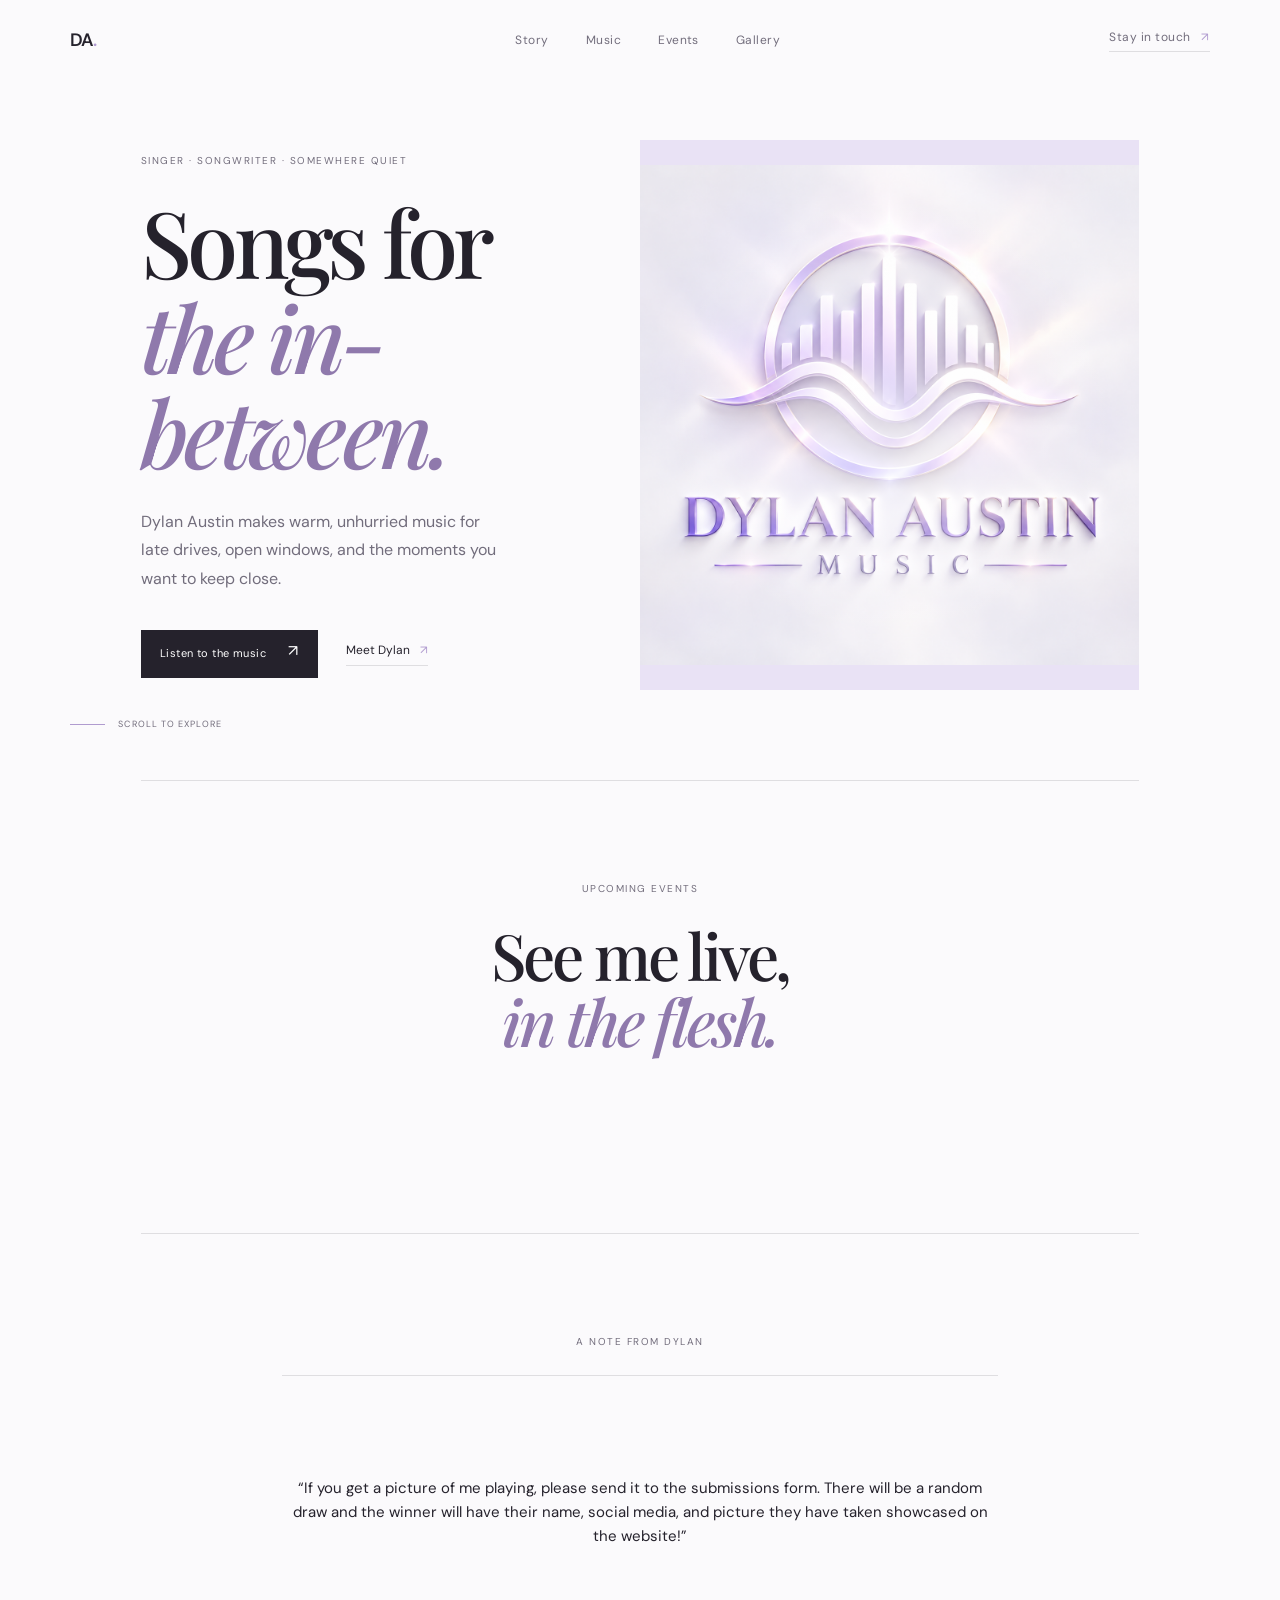
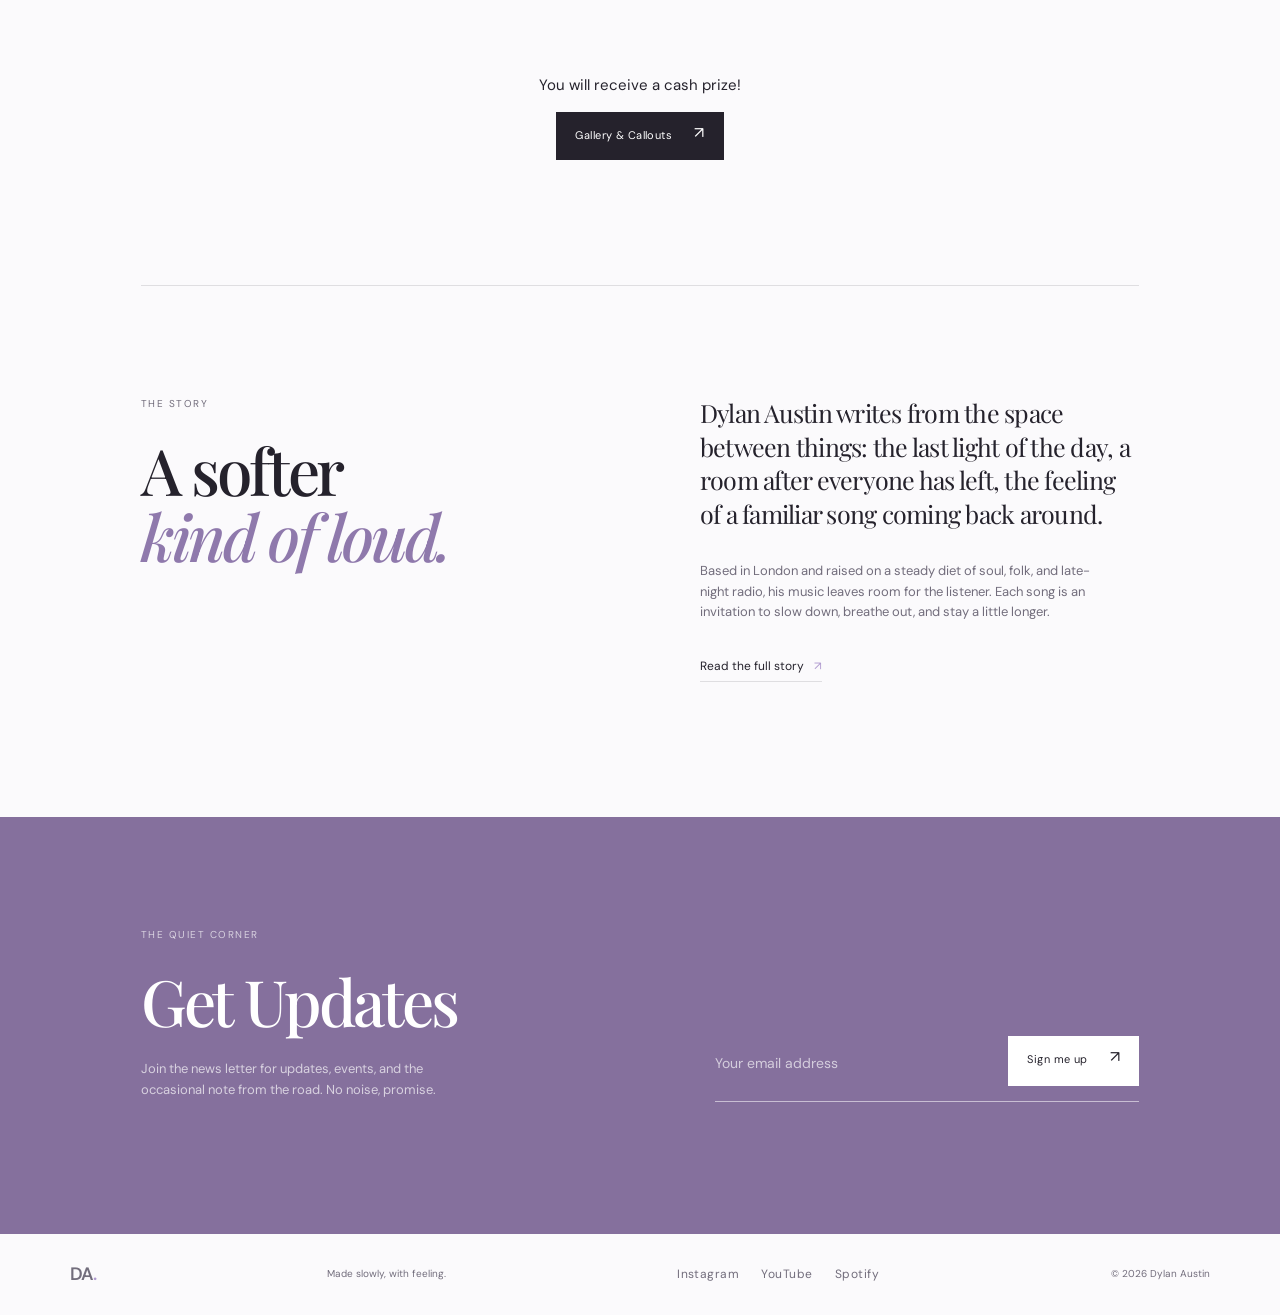
==== commit a34b8d51: "add google forms embed to gallery page" ====
--- a/index.html
+++ b/index.html
@@ -55,9 +55,12 @@
         </section>
 
         <section class="statement" aria-label="Introduction">
+            <div style="display: flex; justify-content: center; align-items: center; flex-direction: column; text-align: center;">
             <p class="section-label">A note from Dylan</p>
-            <p class="statement-copy">“If you get a picture of me playing, please send it to me. There will be a draw and the winner will have their name and social media next to it and you will receive a cash prize!”</p>
+            <p class="statement">“If you get a picture of me playing, please send it to the submissions form. There will be a random draw and the winner will have their name, social media, and picture they have taken showcased on the website!”</p>
+            <p>You will receive a cash prize!</p>
             <a class="button button-dark" href="pages/gallery.html">Gallery & Callouts <span aria-hidden="true">↗</span></a>
+            </div>
         </section>
 
         <section class="story section-grid" id="story">
@@ -75,8 +78,8 @@
         <section class="contact" id="contact">
             <div class="contact-copy">
                 <p class="section-label">The quiet corner</p>
-                <h2>New songs,<br><em>occasionally.</em></h2>
-                <p>Join the list for new music, live dates, and the occasional note from the road. No noise, promise.</p>
+                <h2>Get Updates</h2>
+                <p>Join the news letter for updates, events, and the occasional note from the road. No noise, promise.</p>
             </div>
             <form class="signup-form">
                 <label class="sr-only" for="email">Email address</label>
--- a/assets/css/styles.css
+++ b/assets/css/styles.css
@@ -114,6 +114,8 @@
 .page-header { background: var(--lavender); padding: 170px 11vw 90px; }
 .page-header-inner { max-width: 760px; }
 .page-header h1 { font-size: clamp(54px, 7vw, 96px); margin-bottom: 0; }
+.form-embed { align-items: center; display: flex; flex-direction: column; margin: 1rem auto 0; max-width: 800px; text-align: center; width: 100%; }
+.form-embed iframe { border: 0; display: block; max-width: 640px; width: 100%; }
 .page-main { padding: 0 11vw; }
 .page-section { border-top: 1px solid var(--line); padding: 92px 0 120px; }
 .page-section-heading { align-items: end; display: flex; justify-content: space-between; margin-bottom: 48px; }
@@ -173,6 +175,8 @@
     .site-footer > p:first-of-type { display: none; }
     .copyright { width: 100%; }
     .page-header { padding: 138px 9vw 70px; }
+    .form-embed { margin-left: calc(50% - 50vw); max-width: none; width: 100vw; }
+    .form-embed iframe { max-width: 640px; width: calc(100% - 2rem); }
     .page-main { padding: 0 9vw; }
     .page-section { padding: 70px 0 85px; }
     .page-section-heading { display: block; margin-bottom: 34px; }
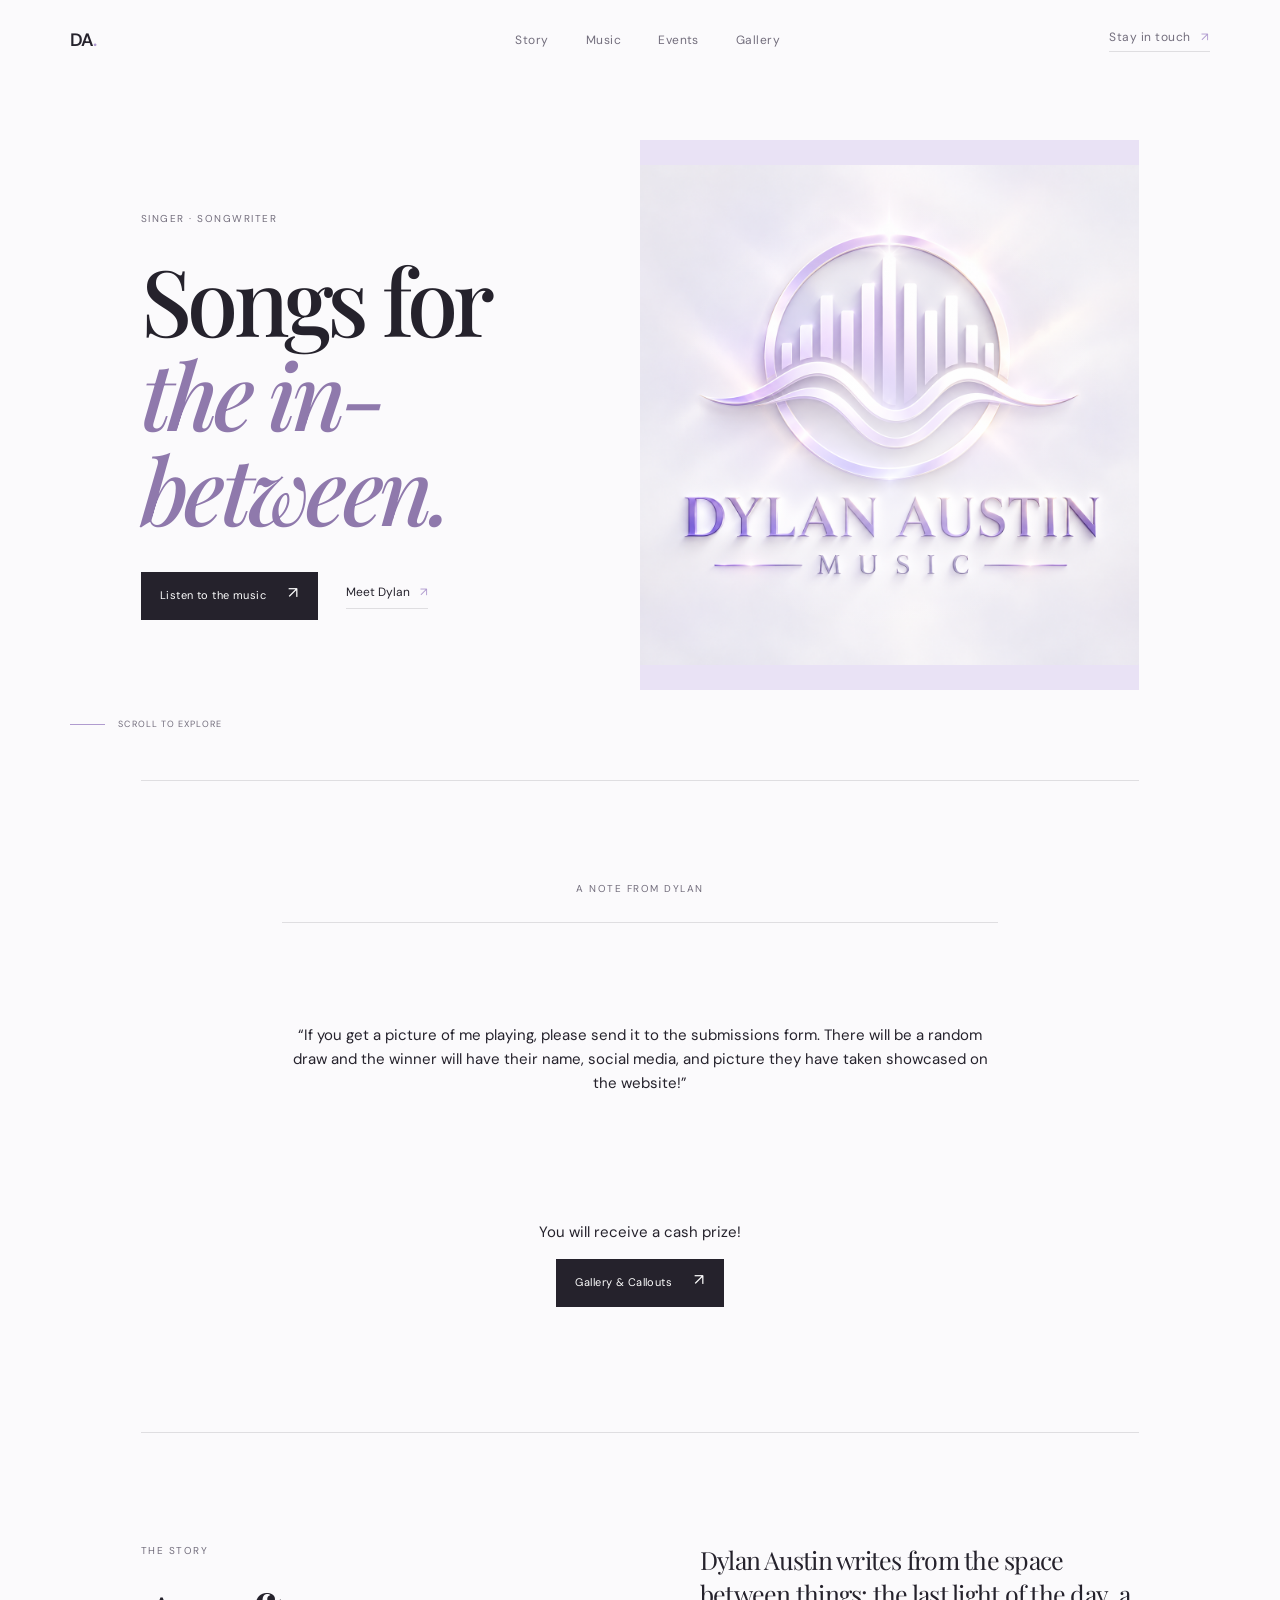
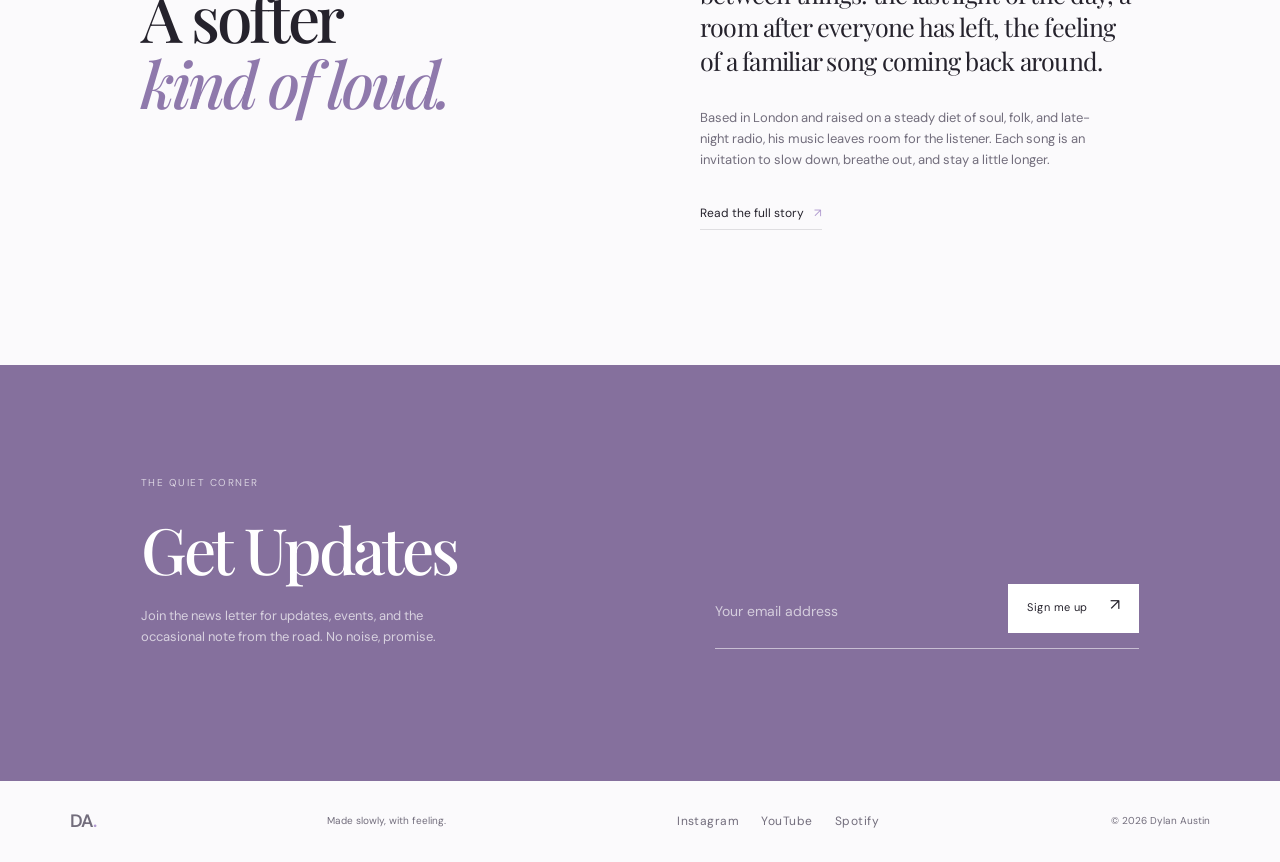
==== commit bbd20a43: "move events to seperate page" ====
--- a/index.html
+++ b/index.html
@@ -16,7 +16,7 @@
         <nav class="main-nav" aria-label="Main navigation">
             <a href="pages/story.html">Story</a>
             <a href="pages/music.html">Music</a>
-            <a href="#events">Events</a>
+            <a href="pages/events.html">Events</a>
             <a href="pages/gallery.html">Gallery</a>
         </nav>
         <a class="header-link" href="#contact">Stay in touch <span aria-hidden="true">↗</span></a>
@@ -28,9 +28,8 @@
     <main>
         <section class="hero" aria-labelledby="hero-title">
             <div class="hero-content">
-                <p class="eyebrow">Singer · songwriter · somewhere quiet</p>
+                <p class="eyebrow">Singer · songwriter</p>
                 <h1 id="hero-title">Songs for<br><em>the in-between.</em></h1>
-                <p class="hero-intro">Dylan Austin makes warm, unhurried music for late drives, open windows, and the moments you want to keep close.</p>
                 <div class="hero-actions">
                     <a class="button button-dark" href="pages/music.html">Listen to the music <span aria-hidden="true">↗</span></a>
                     <a class="text-link" href="pages/story.html">Meet Dylan <span aria-hidden="true">↗</span></a>
@@ -40,18 +39,6 @@
                 <img src="assets/images/Dylan Austin Celestial Music Emblem.png" alt="Dylan Austin Celestial Music Emblem">
             </div>
             <div class="scroll-note"><span class="scroll-line"></span> Scroll to explore</div>
-        </section>
-
-        <section class="events" id="events" aria-labelledby="events-title">
-            <div class="section-topline">
-                <div>
-                    <p class="section-label">Upcoming events</p>
-                    <h2 id="events-title">See me live,<br><em>in the flesh.</em></h2>
-                </div>
-            </div>
-            <div id="events-container" class="events-grid">
-                <!-- Events will be rendered here -->
-            </div>
         </section>
 
         <section class="statement" aria-label="Introduction">
--- a/assets/css/styles.css
+++ b/assets/css/styles.css
@@ -122,11 +122,15 @@
 .page-section-heading h2 { font-size: clamp(40px, 4.5vw, 62px); margin: 0; }
 
 .gallery-grid { display: grid; gap: 18px; grid-template-columns: repeat(12, minmax(0, 1fr)); }
-.gallery-item { background: var(--lavender); min-height: 230px; overflow: hidden; position: relative; }
-.gallery-item:nth-child(1), .gallery-item:nth-child(4) { grid-column: span 6; min-height: 390px; }
-.gallery-item:nth-child(2), .gallery-item:nth-child(3), .gallery-item:nth-child(5), .gallery-item:nth-child(6) { grid-column: span 3; }
-.gallery-item img { display: block; height: 100%; object-fit: cover; transition: transform .35s ease; width: 100%; }
+.gallery-item { background: var(--lavender); display: grid; grid-column: span 6; grid-template-columns: minmax(0, 1.65fr) minmax(120px, .85fr); margin: 0; min-height: 280px; overflow: hidden; }
+.gallery-item:empty { display: none; }
+.gallery-item img { background: #f3eff9; display: block; height: 100%; min-height: 280px; object-fit: contain; transition: transform .35s ease; width: 100%; }
 .gallery-item:hover img { transform: scale(1.03); }
+.gallery-credit { align-self: stretch; display: flex; flex-direction: column; justify-content: center; padding: 28px; }
+.gallery-credit-label { color: var(--muted); font-size: 9px; letter-spacing: .14em; text-transform: uppercase; }
+.gallery-credit p { color: var(--muted); font-size: 12px; margin: 12px 0 0; }
+.gallery-credit a { border-bottom: 1px solid var(--line); color: var(--ink); }
+.gallery-credit a:hover { color: #8f79ac; }
 
 .setlist-sections { display: grid; gap: 70px; }
 .setlist-section { border-top: 1px solid var(--line); padding-top: 24px; }
@@ -181,8 +185,9 @@
     .page-section { padding: 70px 0 85px; }
     .page-section-heading { display: block; margin-bottom: 34px; }
     .gallery-grid { gap: 12px; }
-    .gallery-item, .gallery-item:nth-child(1), .gallery-item:nth-child(2), .gallery-item:nth-child(3), .gallery-item:nth-child(4), .gallery-item:nth-child(5), .gallery-item:nth-child(6) { grid-column: span 6; min-height: 190px; }
-    .gallery-item:nth-child(1), .gallery-item:nth-child(4) { min-height: 280px; }
+    .gallery-item { display: block; grid-column: 1 / -1; min-height: 0; }
+    .gallery-item img { height: auto; min-height: 0; }
+    .gallery-credit { padding: 22px; }
     .setlist-sections { gap: 52px; }
     .setlist-item { gap: 12px; grid-template-columns: 34px 1fr; }
     .setlist-meta { grid-column: 2; }
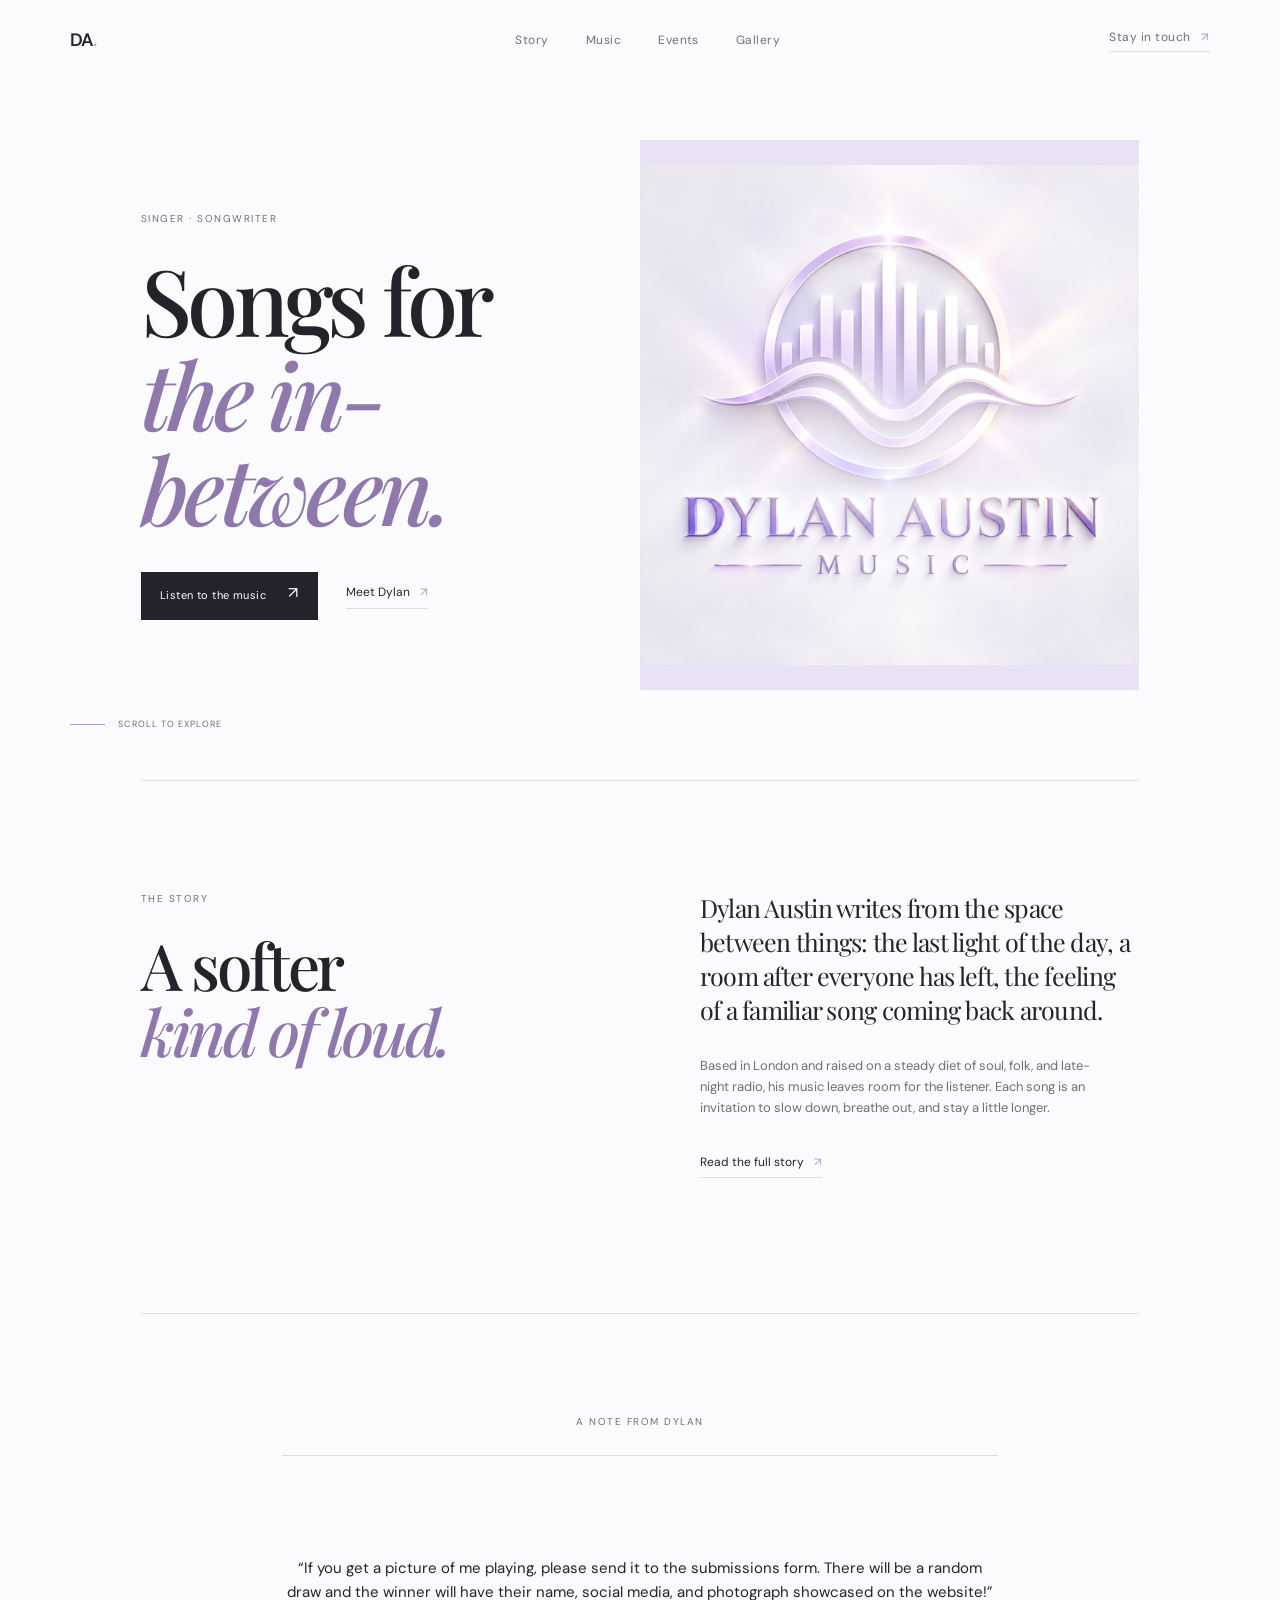
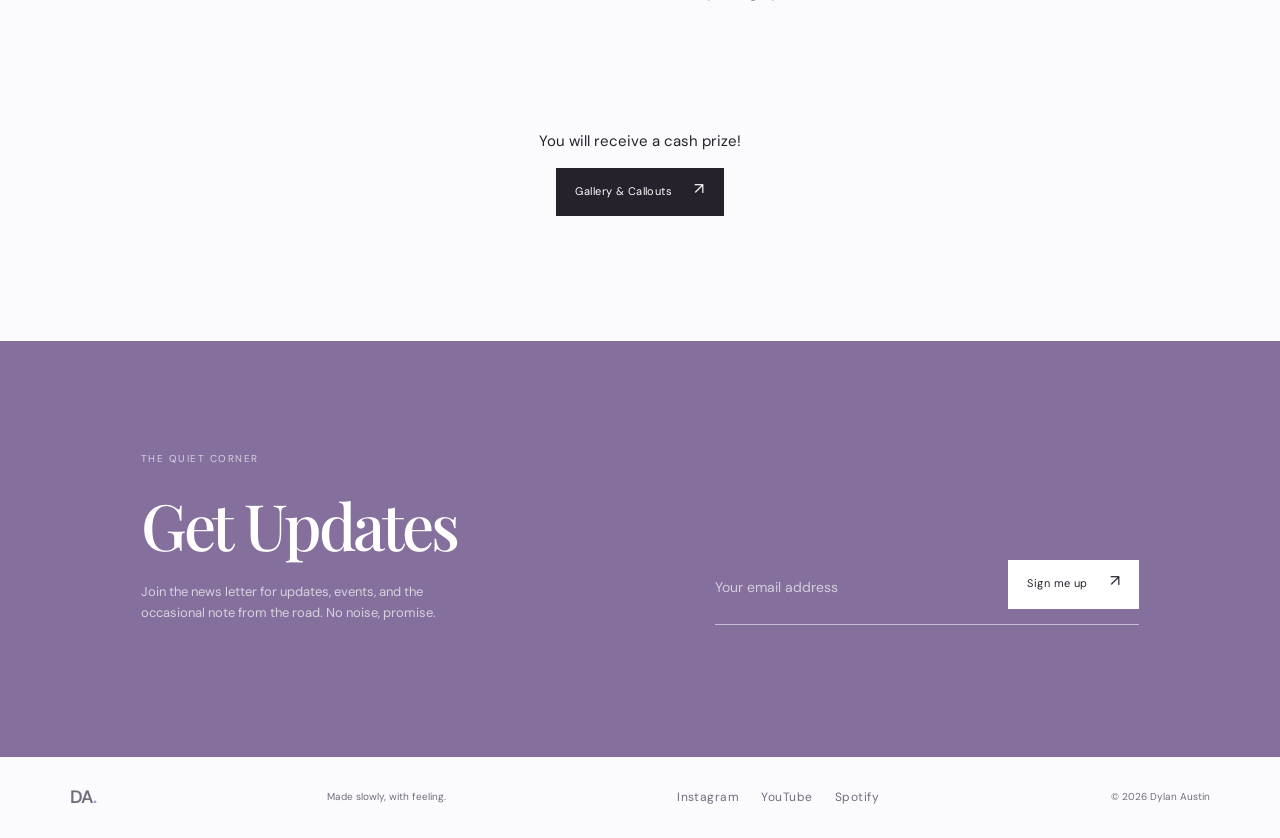
==== commit 036962dc: "Updated submission info on gallery and home page" ====
--- a/index.html
+++ b/index.html
@@ -41,15 +41,6 @@
             <div class="scroll-note"><span class="scroll-line"></span> Scroll to explore</div>
         </section>
 
-        <section class="statement" aria-label="Introduction">
-            <div style="display: flex; justify-content: center; align-items: center; flex-direction: column; text-align: center;">
-            <p class="section-label">A note from Dylan</p>
-            <p class="statement">“If you get a picture of me playing, please send it to the submissions form. There will be a random draw and the winner will have their name, social media, and picture they have taken showcased on the website!”</p>
-            <p>You will receive a cash prize!</p>
-            <a class="button button-dark" href="pages/gallery.html">Gallery & Callouts <span aria-hidden="true">↗</span></a>
-            </div>
-        </section>
-
         <section class="story section-grid" id="story">
             <div class="section-heading">
                 <p class="section-label">The story</p>
@@ -59,6 +50,15 @@
                 <p class="large-copy">Dylan Austin writes from the space between things: the last light of the day, a room after everyone has left, the feeling of a familiar song coming back around.</p>
                 <p>Based in London and raised on a steady diet of soul, folk, and late-night radio, his music leaves room for the listener. Each song is an invitation to slow down, breathe out, and stay a little longer.</p>
                 <a class="text-link" href="pages/story.html">Read the full story <span aria-hidden="true">↗</span></a>
+            </div>
+        </section>
+
+        <section class="statement" aria-label="Introduction">
+            <div style="display: flex; justify-content: center; align-items: center; flex-direction: column; text-align: center;">
+            <p class="section-label">A note from Dylan</p>
+            <p class="statement">“If you get a picture of me playing, please send it to the submissions form. There will be a random draw and the winner will have their name, social media, and photograph showcased on the website!”</p>
+            <p>You will receive a cash prize!</p>
+            <a class="button button-dark" href="pages/gallery.html">Gallery & Callouts <span aria-hidden="true">↗</span></a>
             </div>
         </section>
 
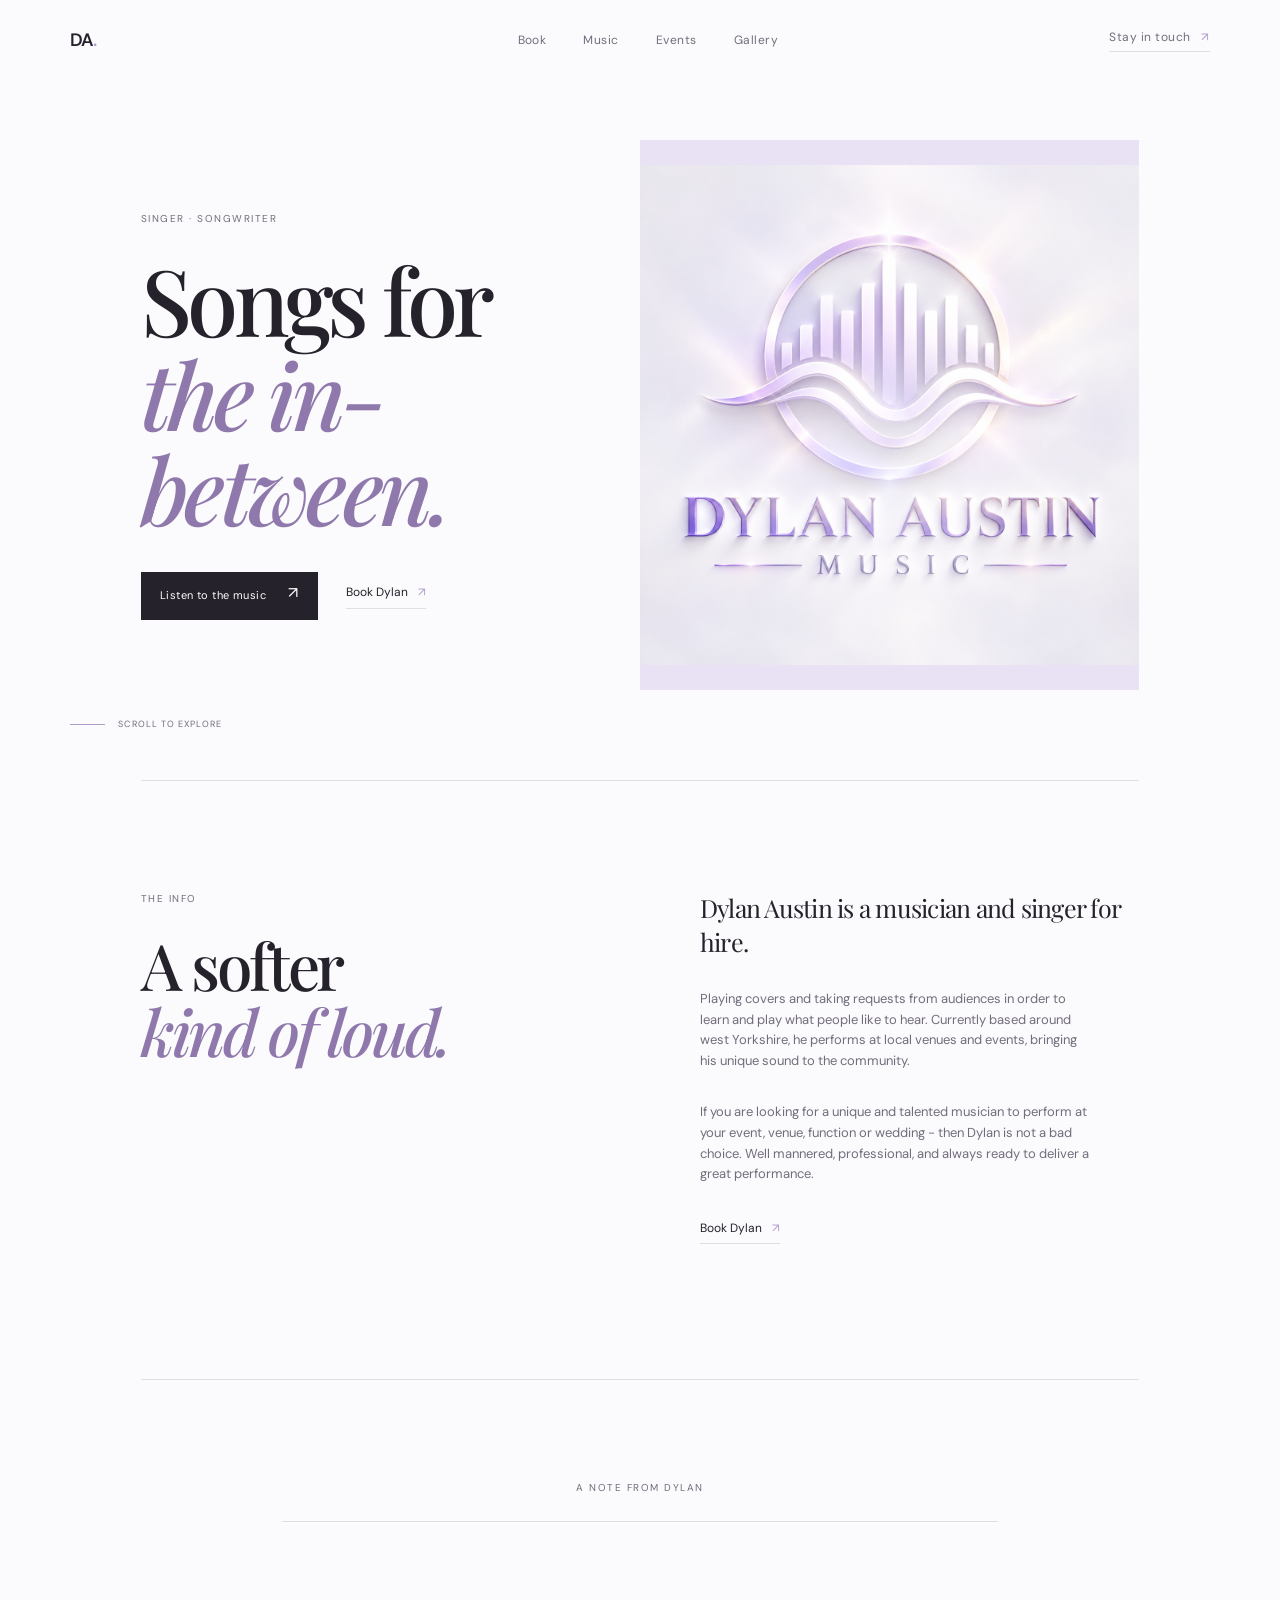
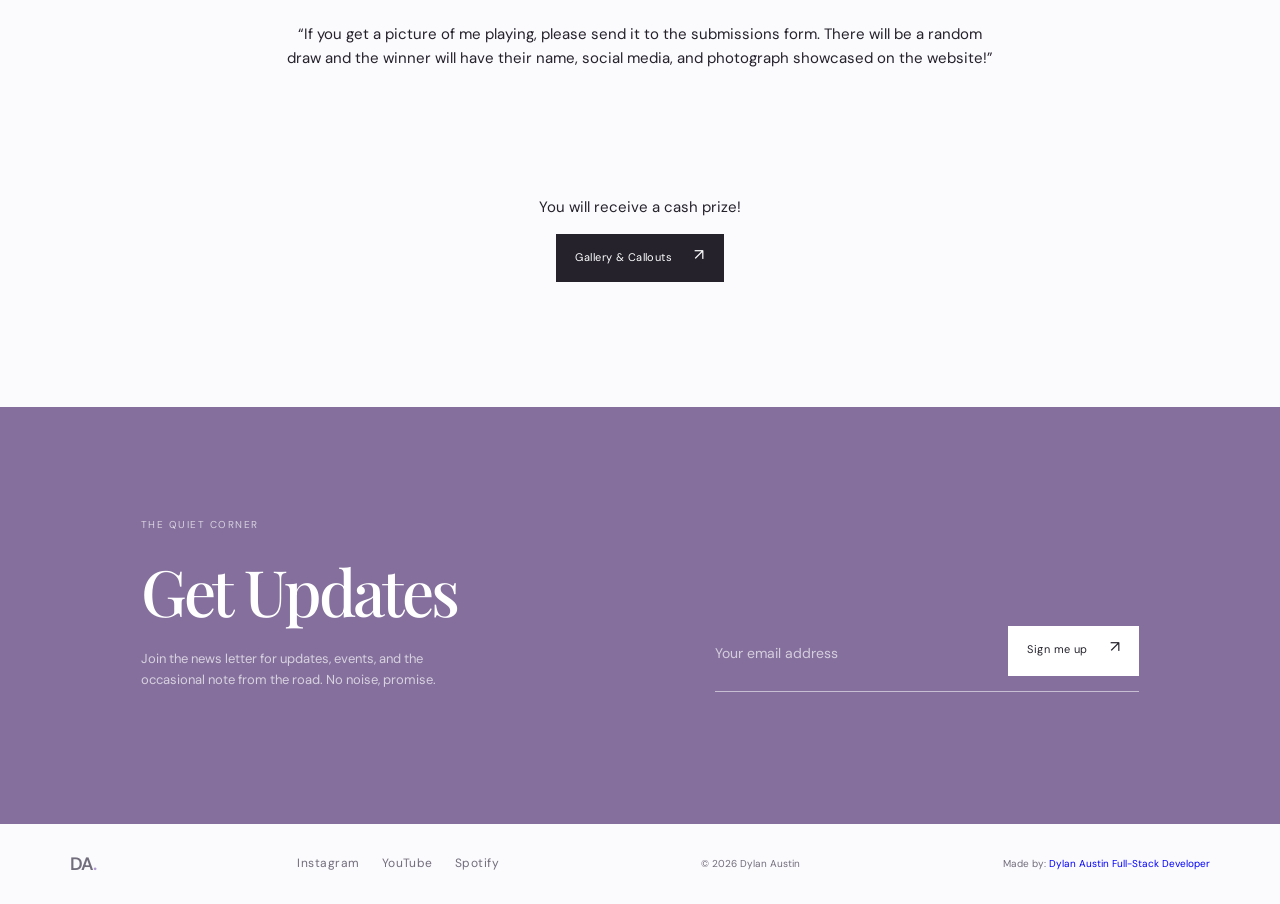
==== commit 79954dc0: "add booking form" ====
--- a/index.html
+++ b/index.html
@@ -14,7 +14,7 @@
     <header class="site-header">
         <a class="wordmark" href="#" aria-label="Dylan Austin home">DA<span class="wordmark-dot">.</span></a>
         <nav class="main-nav" aria-label="Main navigation">
-            <a href="pages/story.html">Story</a>
+            <a href="pages/book.html">Book</a>
             <a href="pages/music.html">Music</a>
             <a href="pages/events.html">Events</a>
             <a href="pages/gallery.html">Gallery</a>
@@ -32,7 +32,7 @@
                 <h1 id="hero-title">Songs for<br><em>the in-between.</em></h1>
                 <div class="hero-actions">
                     <a class="button button-dark" href="pages/music.html">Listen to the music <span aria-hidden="true">↗</span></a>
-                    <a class="text-link" href="pages/story.html">Meet Dylan <span aria-hidden="true">↗</span></a>
+                    <a class="text-link" href="pages/book.html">Book Dylan <span aria-hidden="true">↗</span></a>
                 </div>
             </div>
             <div class="hero-art" aria-label="Abstract lavender artwork">
@@ -43,13 +43,14 @@
 
         <section class="story section-grid" id="story">
             <div class="section-heading">
-                <p class="section-label">The story</p>
+                <p class="section-label">The Info</p>
                 <h2>A softer<br><em>kind of loud.</em></h2>
             </div>
             <div class="story-copy">
-                <p class="large-copy">Dylan Austin writes from the space between things: the last light of the day, a room after everyone has left, the feeling of a familiar song coming back around.</p>
-                <p>Based in London and raised on a steady diet of soul, folk, and late-night radio, his music leaves room for the listener. Each song is an invitation to slow down, breathe out, and stay a little longer.</p>
-                <a class="text-link" href="pages/story.html">Read the full story <span aria-hidden="true">↗</span></a>
+                <p class="large-copy">Dylan Austin is a musician and singer for hire.</p>
+                <p>Playing covers and taking requests from audiences in order to learn and play what people like to hear. Currently based around west Yorkshire, he performs at local venues and events, bringing his unique sound to the community.</p>
+                <p>If you are looking for a unique and talented musician to perform at your event, venue, function or wedding - then Dylan is not a bad choice. Well mannered, professional, and always ready to deliver a great performance.</p>
+                <a class="text-link" href="pages/book.html">Book Dylan <span aria-hidden="true">↗</span></a>
             </div>
         </section>
 
@@ -79,9 +80,9 @@
 
     <footer class="site-footer">
         <a class="wordmark" href="#">DA<span class="wordmark-dot">.</span></a>
-        <p>Made slowly, with feeling.</p>
         <div class="social-links"><a href="#contact">Instagram</a><a href="#contact">YouTube</a><a href="#contact">Spotify</a></div>
         <p class="copyright">© <span id="year"></span> Dylan Austin</p>
+        <p>Made by: <a style="color: blue;" href="https://www.dylanaustinfullstack.co.uk/">Dylan Austin Full-Stack Developer</a></p>
     </footer>
 
     <script src="assets/js/events.js"></script>
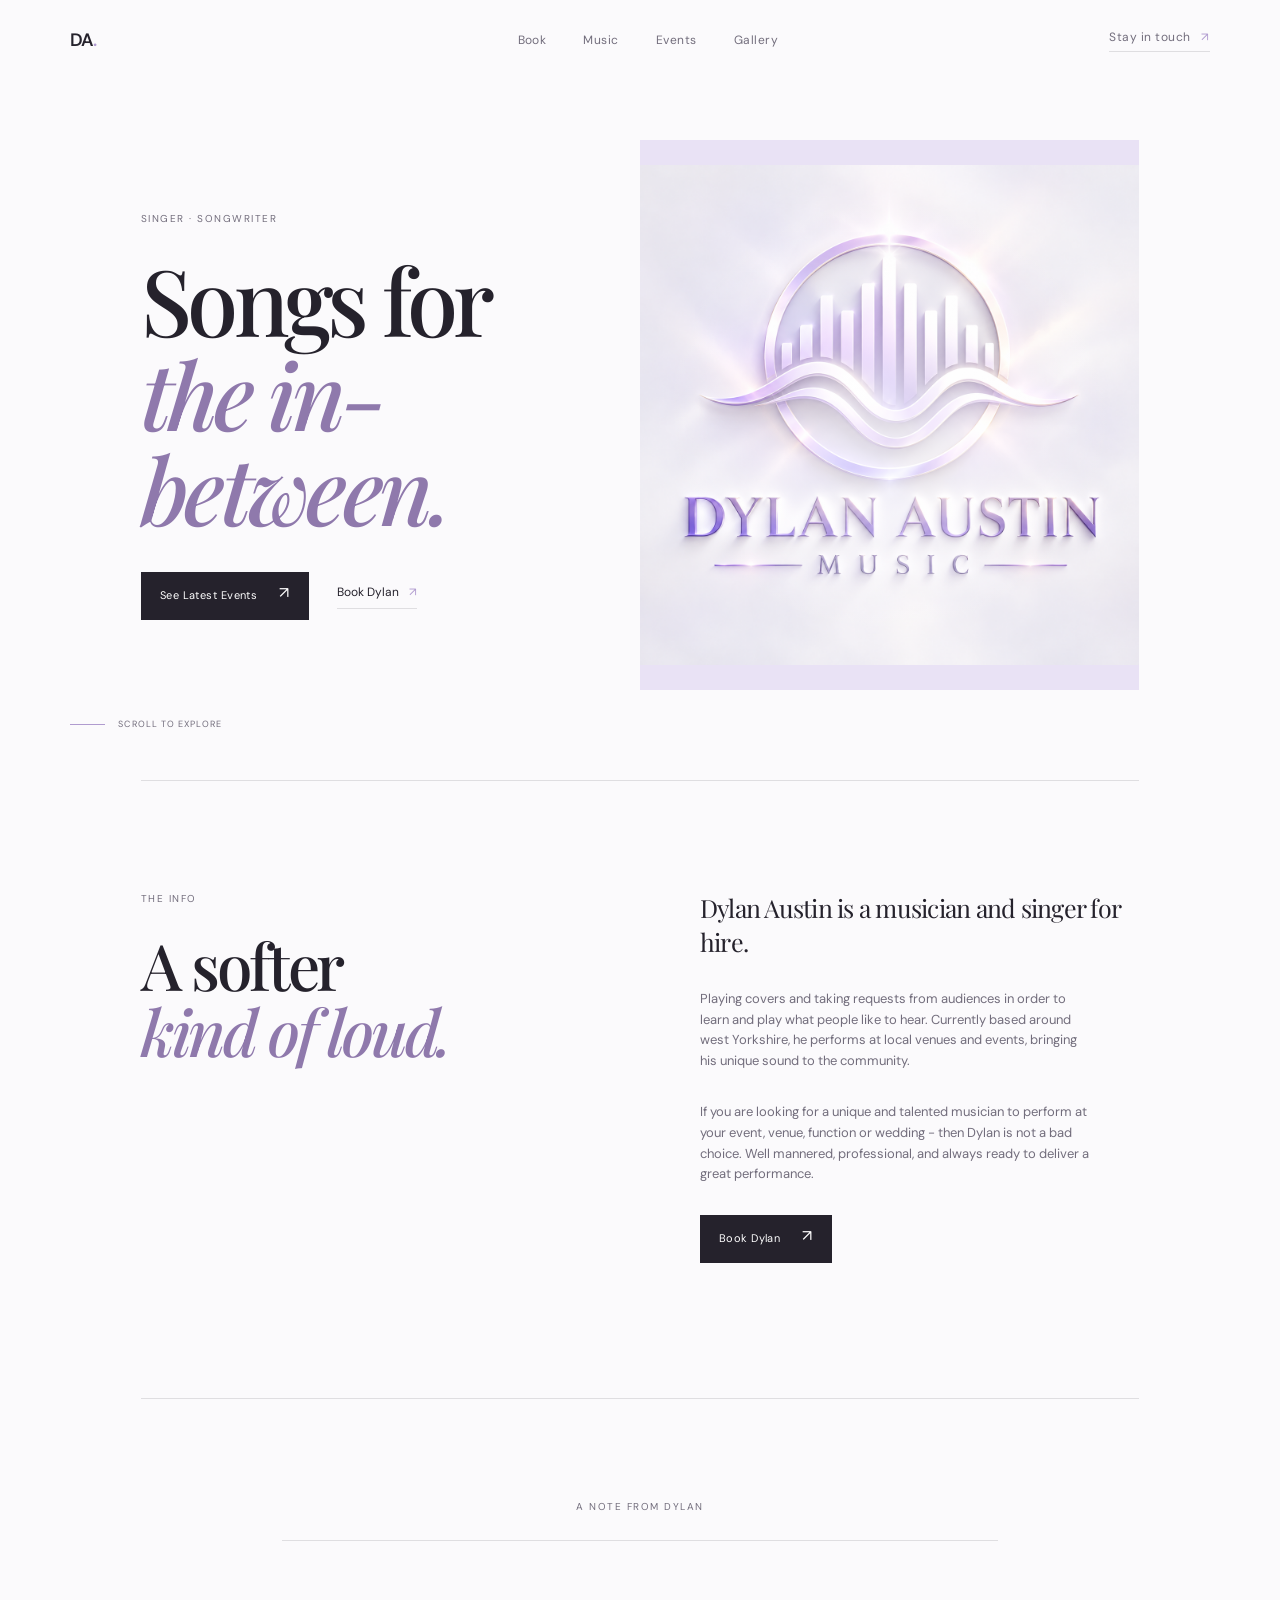
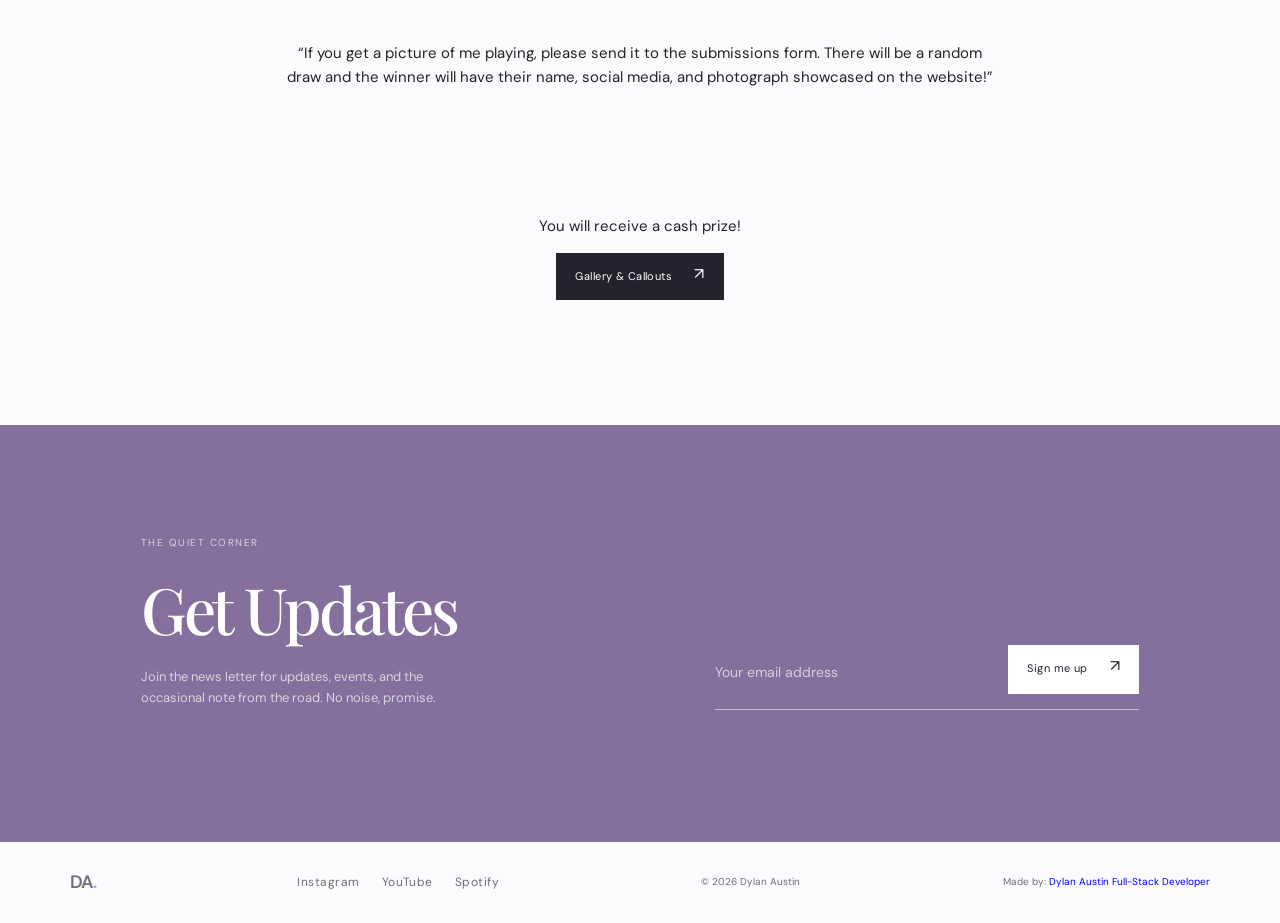
==== commit b53ca444: "udate home page and setlist" ====
--- a/index.html
+++ b/index.html
@@ -31,7 +31,7 @@
                 <p class="eyebrow">Singer · songwriter</p>
                 <h1 id="hero-title">Songs for<br><em>the in-between.</em></h1>
                 <div class="hero-actions">
-                    <a class="button button-dark" href="pages/music.html">Listen to the music <span aria-hidden="true">↗</span></a>
+                    <a class="button button-dark" href="pages/events.html">See Latest Events <span aria-hidden="true">↗</span></a>
                     <a class="text-link" href="pages/book.html">Book Dylan <span aria-hidden="true">↗</span></a>
                 </div>
             </div>
@@ -50,7 +50,7 @@
                 <p class="large-copy">Dylan Austin is a musician and singer for hire.</p>
                 <p>Playing covers and taking requests from audiences in order to learn and play what people like to hear. Currently based around west Yorkshire, he performs at local venues and events, bringing his unique sound to the community.</p>
                 <p>If you are looking for a unique and talented musician to perform at your event, venue, function or wedding - then Dylan is not a bad choice. Well mannered, professional, and always ready to deliver a great performance.</p>
-                <a class="text-link" href="pages/book.html">Book Dylan <span aria-hidden="true">↗</span></a>
+                <a class="button button-dark" href="pages/book.html">Book Dylan <span aria-hidden="true">↗</span></a>
             </div>
         </section>
 
--- a/assets/css/styles.css
+++ b/assets/css/styles.css
@@ -149,6 +149,7 @@
 .about-details { border-top: 1px solid var(--line); display: grid; gap: 30px; grid-template-columns: repeat(3, 1fr); margin-top: 90px; padding-top: 24px; }
 .about-detail { min-height: 100px; }
 .about-detail-label { color: var(--muted); font-size: 10px; letter-spacing: .12em; text-transform: uppercase; }
+#events-title { font-family: var(--serif); font-size: 28px; font-weight: 500; letter-spacing: -.04em; margin-bottom: 20px; text-align: center; }
 
 @media (max-width: 700px) {
     .site-header { padding: 22px 6vw; }
@@ -194,4 +195,5 @@
     .about-layout { display: block; }
     .about-copy { border-left: 0; margin-top: 40px; padding-left: 0; }
     .about-details { gap: 22px; grid-template-columns: 1fr; margin-top: 65px; }
+    #events-title { font-family: var(--serif); font-size: 28px; font-weight: 500; letter-spacing: -.04em; margin-bottom: 20px; }
 }
